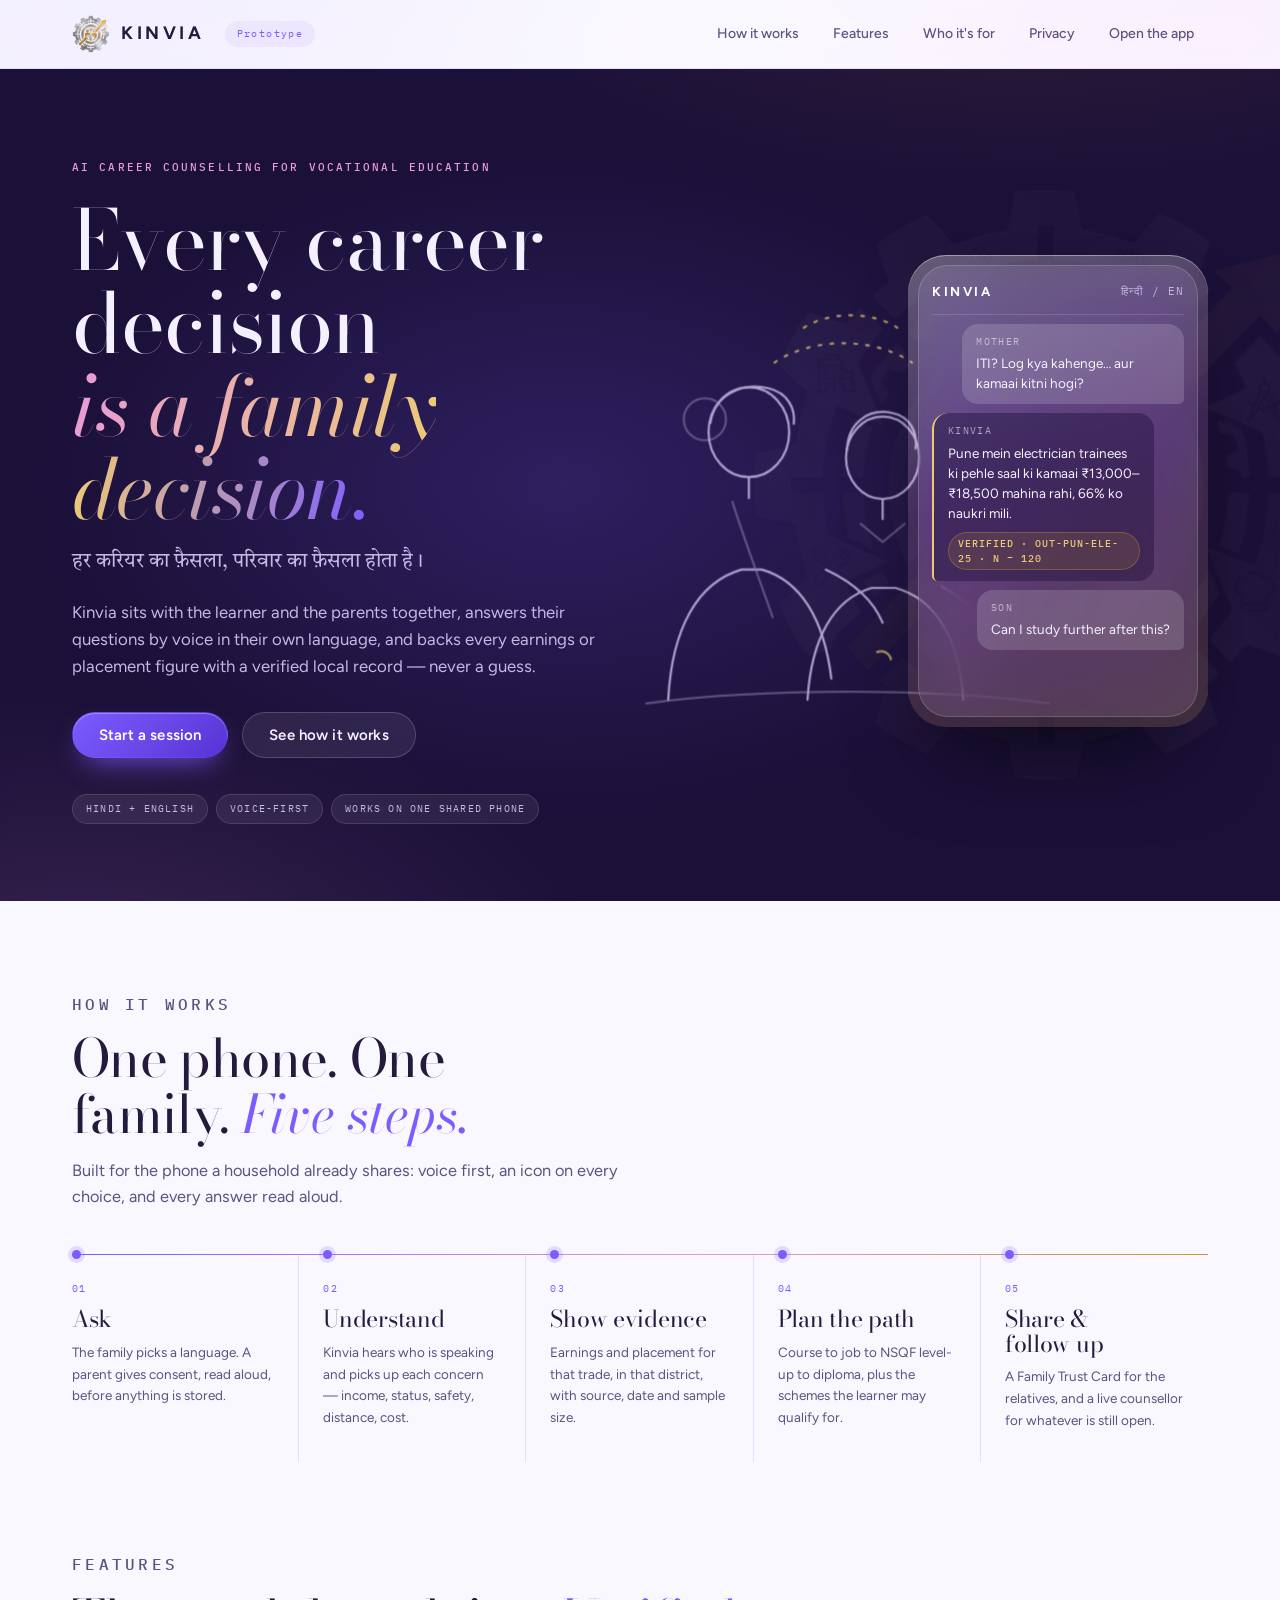
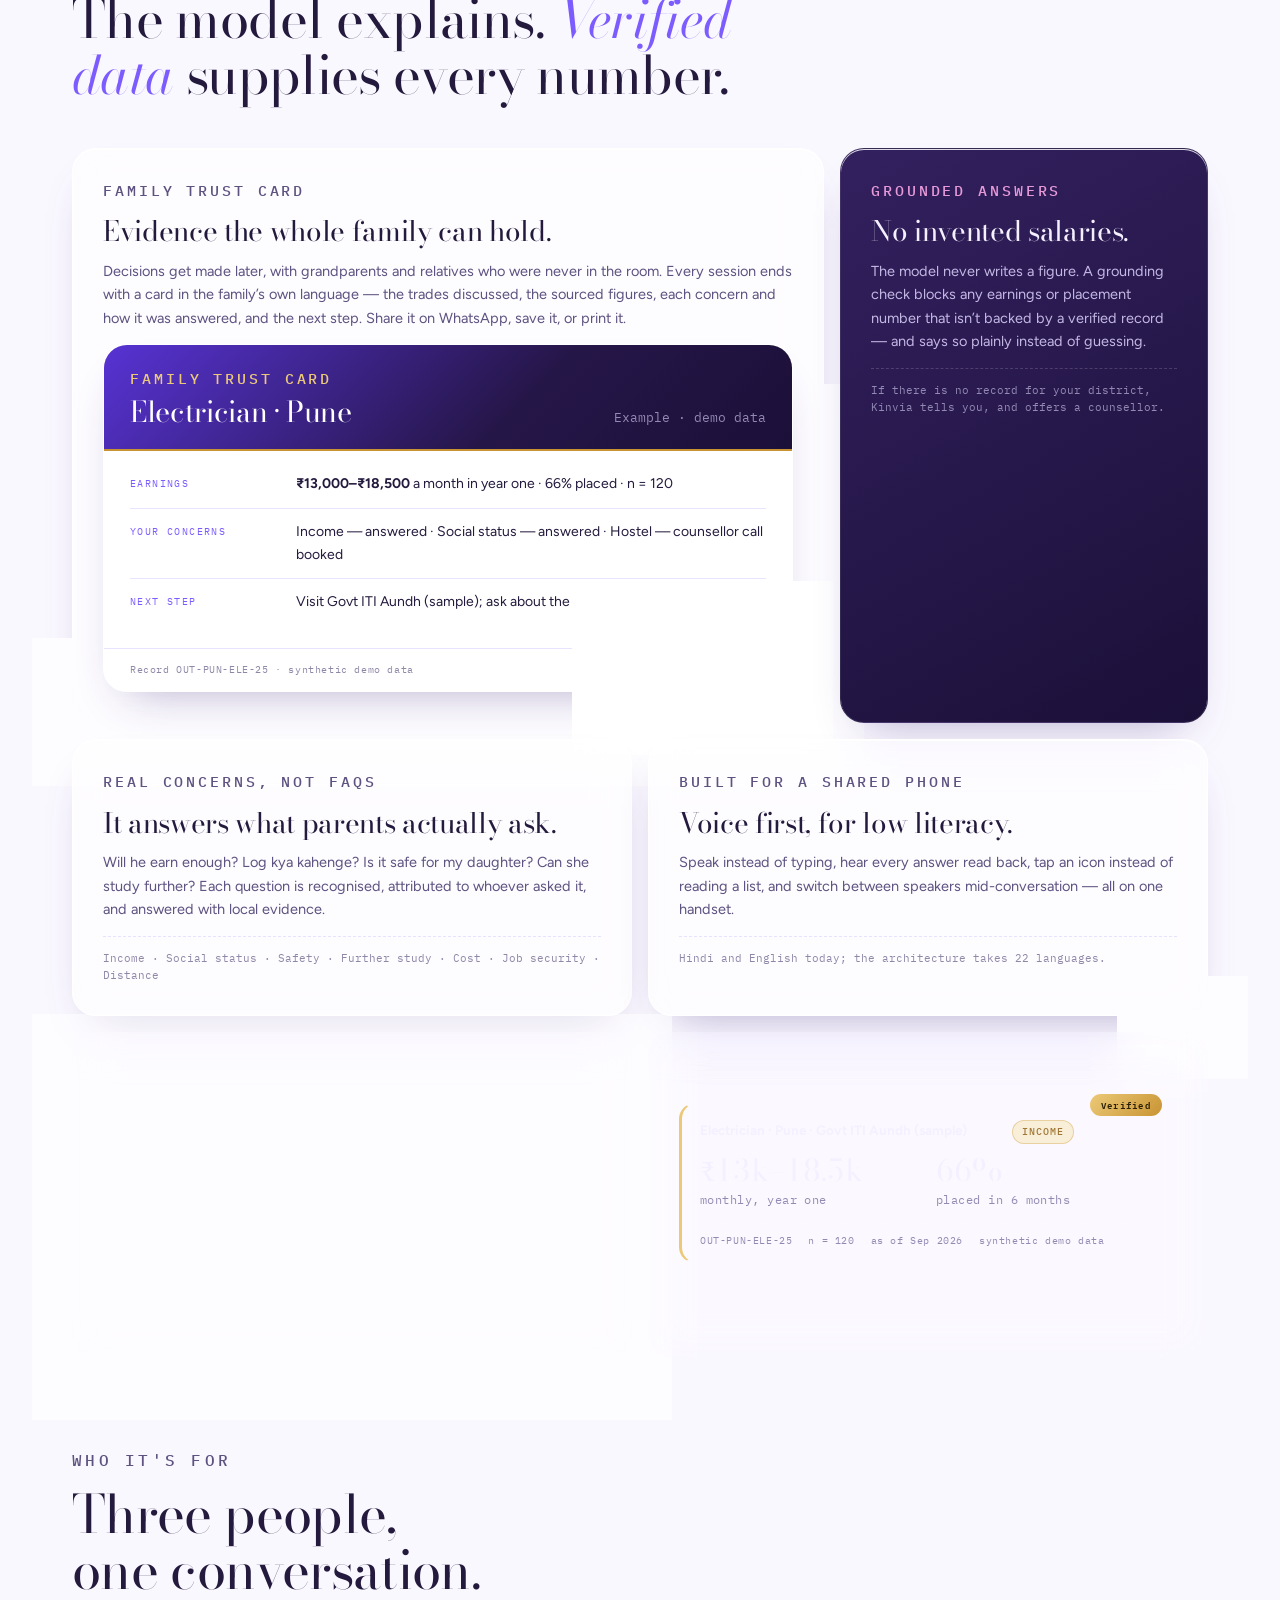
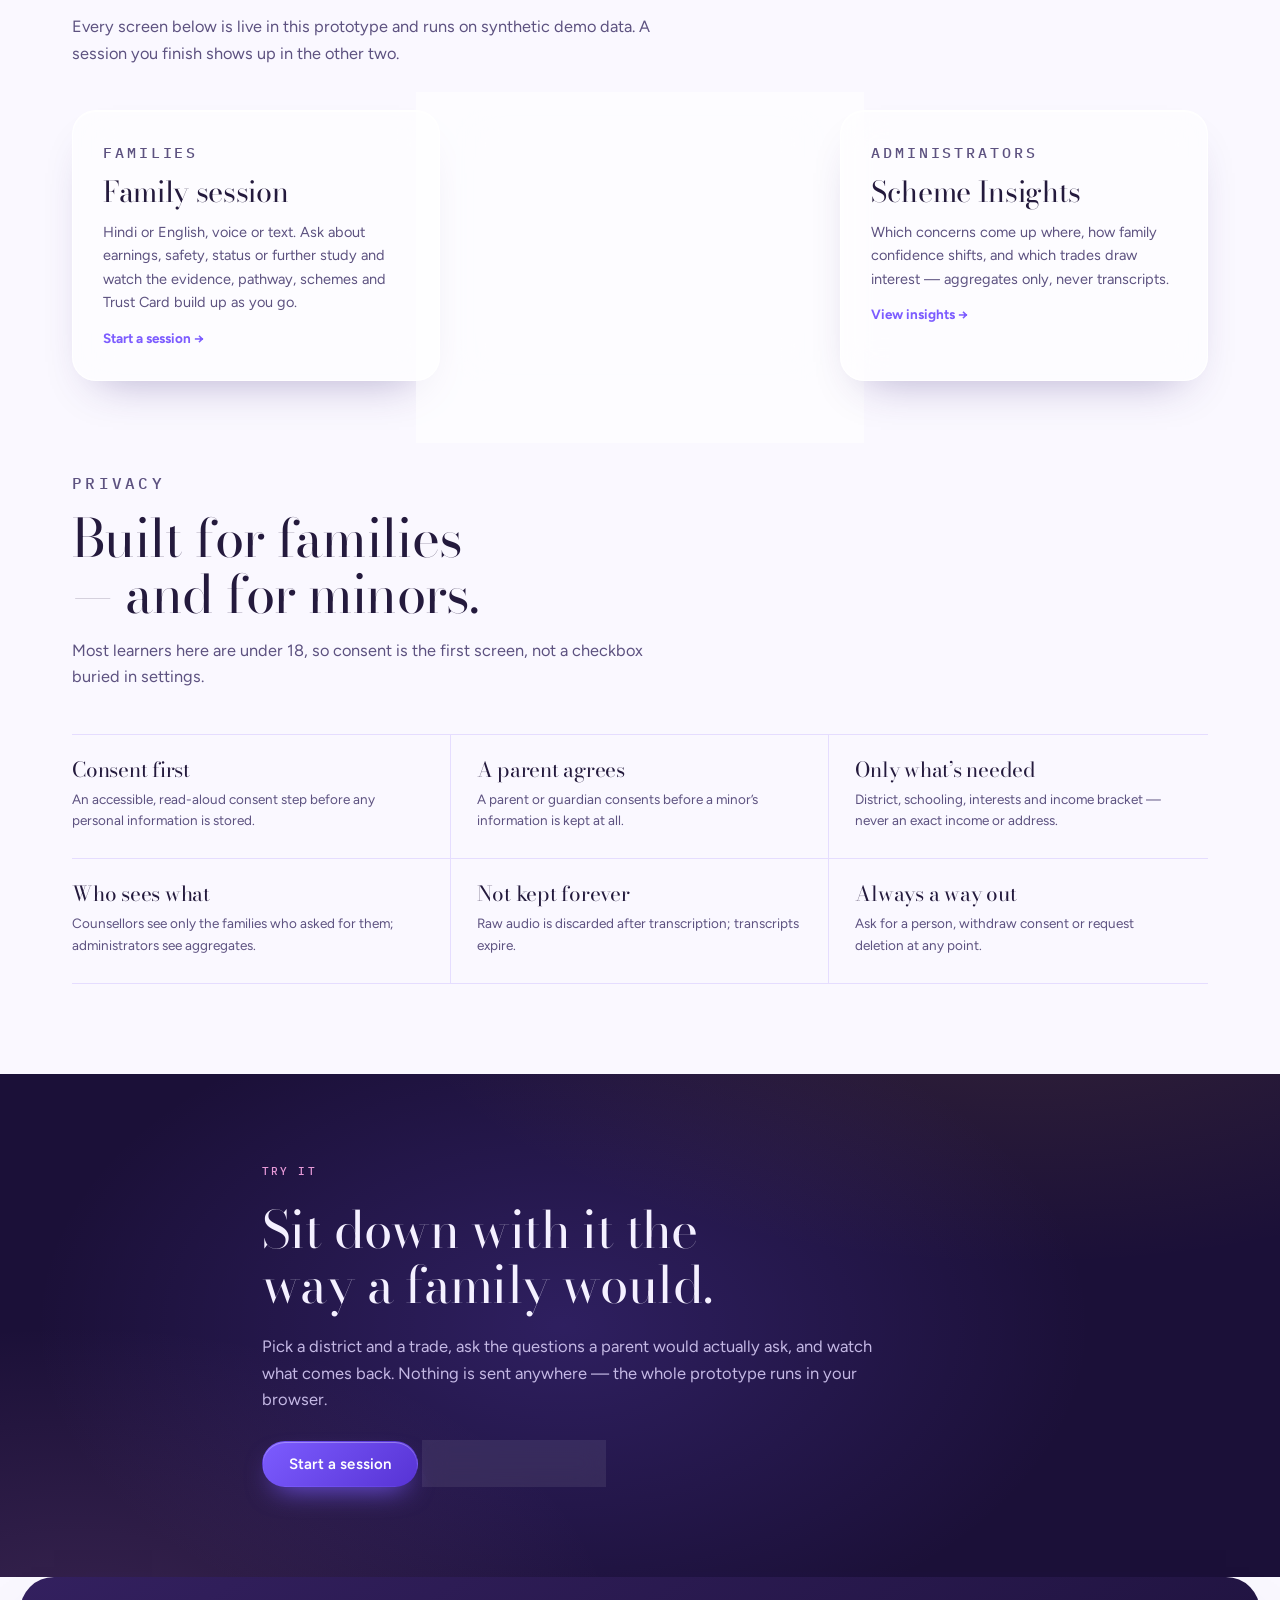
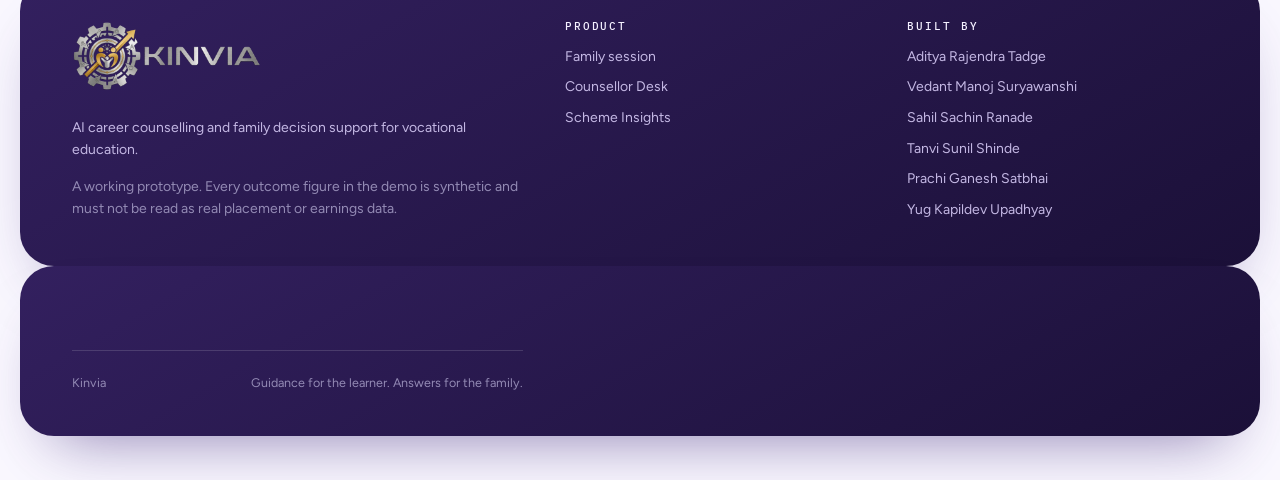
==== frontend/index.html @ e2ce08ab "feat: Kinvia product site Installable PWA with four surfaces: product overview, family session, coun" ====
<!doctype html>
<html lang="en">
<head>
<meta charset="utf-8">
<meta name="viewport" content="width=device-width, initial-scale=1, viewport-fit=cover">
<title>Kinvia — Career counselling for the whole family</title>
<meta name="description" content="Kinvia is an AI career counsellor for vocational education. It talks to the learner and the parents together, in their own language, and backs every figure with a verified local record.">
<meta name="theme-color" content="#7c5cff">
<link rel="icon" href="icon.svg" type="image/svg+xml">
<link rel="apple-touch-icon" href="logo-mark.png">
<link rel="manifest" href="manifest.webmanifest">
<link rel="preconnect" href="https://fonts.googleapis.com">
<link rel="preconnect" href="https://fonts.gstatic.com" crossorigin>
<link rel="stylesheet" href="https://fonts.googleapis.com/css2?family=Bodoni+Moda:ital,opsz,wght@0,6..96,400..600;1,6..96,400..500&family=Figtree:wght@400;500;600;700;800&family=Mukta:wght@400;500;600&family=Tiro+Devanagari+Hindi&family=IBM+Plex+Mono:wght@400;500&display=swap">
<link rel="stylesheet" href="styles.css?v=17">
</head>
<body>

<header class="topbar">
  <div class="wrap">
    <a class="brand" href="index.html" aria-label="Kinvia home">
      <img src="logo-mark.png" alt="" width="38" height="38">
      <span class="brand-name">Kinvia</span>
    </a>
    <span class="badge">Prototype</span>
    <nav class="nav" aria-label="Main">
      <a href="#how">How it works</a>
      <a href="#features">Features</a>
      <a href="#who">Who it's for</a>
      <a href="#privacy">Privacy</a>
      <a href="try.html">Open the app</a>
    </nav>
  </div>
</header>

<main>
  <!-- HERO -->
  <section class="hero dark" aria-labelledby="hero-h">
    <img class="hero-watermark" src="logo-mark.png" alt="" aria-hidden="true">
    <div class="wrap">
      <div>
        <p class="label">AI career counselling for vocational education</p>
        <h1 id="hero-h" style="margin-top:22px">Every career decision<br><em>is a family decision.</em></h1>
        <p class="hindi-line" lang="hi">हर करियर का फ़ैसला, परिवार का फ़ैसला होता है।</p>
        <p class="lede">Kinvia sits with the learner and the parents together, answers their questions by voice in their own language, and backs every earnings or placement figure with a verified local record — never a guess.</p>
        <div class="cta">
          <a class="btn btn-primary" href="try.html">Start a session</a>
          <a class="btn btn-ghost" href="#how">See how it works</a>
        </div>
        <div class="meta">
          <span>Hindi + English</span><span>Voice-first</span><span>Works on one shared phone</span>
        </div>
      </div>

      <div class="hero-art">
        <!-- A parent and a teenager, seated together around one phone. -->
        <svg class="family-art" viewBox="0 0 460 470" fill="none" aria-hidden="true" focusable="false">
          <g class="fa-line" stroke-linecap="round" stroke-linejoin="round">
            <!-- ground they are sitting on -->
            <path class="fa-soft" d="M10 446c126-17 314-17 440 0"/>

            <!-- PARENT -->
            <circle class="fa-soft" cx="74" cy="136" r="23"/>
            <ellipse cx="122" cy="150" rx="44" ry="49"/>
            <path d="M80 140c4-29 32-45 63-38 22 5 30 23 28 39"/>
            <path d="M122 199v23"/>
            <path d="M34 442c4-78 32-128 80-142h22c42 12 68 53 76 119"/>
            <path class="fa-soft" d="M104 226c14 44 30 86 44 126"/>
            <path d="M206 300c30 14 52 34 62 58"/>

            <!-- TEENAGER, sitting close -->
            <ellipse cx="268" cy="178" rx="40" ry="45"/>
            <path d="M229 170c1-32 25-46 49-41 21 4 28 22 26 39"/>
            <path d="M268 223v22"/>
            <path d="M186 442c4-66 28-110 70-122h26c44 12 70 56 74 122"/>
            <path class="fa-soft" d="M244 250l24 20 24-20"/>
            <path d="M332 318c26 14 44 32 52 54"/>

            <!-- warmth rising between them -->
            <g class="fa-gold">
              <path d="M262 390a11 11 0 0 1 15 8"/>
              <path d="M150 74c42-28 108-28 150 0" stroke-dasharray="3 10"/>
              <path d="M182 36c28-18 74-18 102 0" stroke-dasharray="3 10"/>
            </g>
          </g>
        </svg>

        <div class="phone" aria-label="Example family session">
          <div class="phone-screen" id="demo-screen">
            <div class="phone-head"><b>Kinvia</b><span>हिन्दी / EN</span></div>
          </div>
        </div>
      </div>
    </div>
  </section>

  <!-- HOW IT WORKS -->
  <section class="section" id="how" aria-labelledby="how-h">
    <div class="wrap">
      <div class="section-head">
        <p class="label">How it works</p>
        <h2 id="how-h">One phone. One family. <em>Five steps.</em></h2>
        <p>Built for the phone a household already shares: voice first, an icon on every choice, and every answer read aloud.</p>
      </div>
      <div class="steps">
        <div class="step"><h3>Ask</h3><p>The family picks a language. A parent gives consent, read aloud, before anything is stored.</p></div>
        <div class="step"><h3>Understand</h3><p>Kinvia hears who is speaking and picks up each concern — income, status, safety, distance, cost.</p></div>
        <div class="step"><h3>Show evidence</h3><p>Earnings and placement for that trade, in that district, with source, date and sample size.</p></div>
        <div class="step"><h3>Plan the path</h3><p>Course to job to NSQF level-up to diploma, plus the schemes the learner may qualify for.</p></div>
        <div class="step"><h3>Share &amp; follow up</h3><p>A Family Trust Card for the relatives, and a live counsellor for whatever is still open.</p></div>
      </div>
    </div>
  </section>

  <!-- FEATURES -->
  <section class="section" id="features" style="padding-top:0" aria-labelledby="feat-h">
    <div class="wrap">
      <div class="section-head">
        <p class="label">Features</p>
        <h2 id="feat-h">The model explains. <em>Verified data</em> supplies every number.</h2>
      </div>
      <div class="bento">
        <article class="tile wide">
          <p class="label label-gold">Family Trust Card</p>
          <h3>Evidence the whole family can hold.</h3>
          <p>Decisions get made later, with grandparents and relatives who were never in the room. Every session ends with a card in the family’s own language — the trades discussed, the sourced figures, each concern and how it was answered, and the next step. Share it on WhatsApp, save it, or print it.</p>
          <div class="trust" aria-label="Example Family Trust Card">
            <div class="trust-top"><div><p class="label">Family Trust Card</p><h3 style="margin-top:6px">Electrician · Pune</h3></div><span class="mono tiny" style="color:var(--pale-3)">Example · demo data</span></div>
            <div class="trust-body">
              <div class="trust-row"><span>Earnings</span><span><b>₹13,000–₹18,500</b> a month in year one · 66% placed · n = 120</span></div>
              <div class="trust-row"><span>Your concerns</span><span>Income — answered · Social status — answered · Hostel — counsellor call booked</span></div>
              <div class="trust-row"><span>Next step</span><span>Visit Govt ITI Aundh (sample); ask about the NAPS apprenticeship stipend</span></div>
            </div>
            <div class="trust-foot"><span>Record OUT-PUN-ELE-25 · synthetic demo data</span><span>Kinvia</span></div>
          </div>
        </article>

        <article class="tile narrow ink">
          <p class="label">Grounded answers</p>
          <h3>No invented salaries.</h3>
          <p>The model never writes a figure. A grounding check blocks any earnings or placement number that isn’t backed by a verified record — and says so plainly instead of guessing.</p>
          <p class="why">If there is no record for your district, Kinvia tells you, and offers a counsellor.</p>
        </article>

        <article class="tile half">
          <p class="label">Real concerns, not FAQs</p>
          <h3>It answers what parents actually ask.</h3>
          <p>Will he earn enough? Log kya kahenge? Is it safe for my daughter? Can she study further? Each question is recognised, attributed to whoever asked it, and answered with local evidence.</p>
          <p class="why">Income · Social status · Safety · Further study · Cost · Job security · Distance</p>
        </article>

        <article class="tile half">
          <p class="label">Built for a shared phone</p>
          <h3>Voice first, for low literacy.</h3>
          <p>Speak instead of typing, hear every answer read back, tap an icon instead of reading a list, and switch between speakers mid-conversation — all on one handset.</p>
          <p class="why">Hindi and English today; the architecture takes 22 languages.</p>
        </article>

        <article class="tile half">
          <p class="label">A person, one tap away</p>
          <h3>Machine triage, human care.</h3>
          <p>Kinvia answers the routine doubts. When a family wants a person, the counsellor receives the summary and the open concerns already attached — so nobody has to repeat their story.</p>
        </article>

        <article class="tile half ink">
          <p class="label">What an answer looks like</p>
          <div class="evidence" style="margin-top:2px">
            <span class="seal">Verified</span>
            <div class="ev-head"><span class="ev-title">Electrician · Pune · Govt ITI Aundh (sample)</span><span class="tag tag-leaf">Income</span></div>
            <div class="ev-figs"><div class="ev-fig"><b>₹13k–18.5k</b><span>monthly, year one</span></div><div class="ev-fig"><b>66%</b><span>placed in 6 months</span></div></div>
            <div class="ev-src"><span>OUT-PUN-ELE-25</span><span>n = 120</span><span>as of Sep 2026</span><span>synthetic demo data</span></div>
          </div>
          <p class="why">Every figure carries its record id, sample size and date on screen — not in a footnote.</p>
        </article>
      </div>
    </div>
  </section>

  <!-- WHO IT'S FOR -->
  <section class="section" id="who" style="padding-top:0" aria-labelledby="who-h">
    <div class="wrap">
      <div class="section-head">
        <p class="label">Who it's for</p>
        <h2 id="who-h">Three people, one conversation.</h2>
        <p>Every screen below is live in this prototype and runs on synthetic demo data. A session you finish shows up in the other two.</p>
      </div>
      <div class="surfaces">
        <a class="surface" href="try.html"><p class="label">Families</p><h3>Family session</h3><p>Hindi or English, voice or text. Ask about earnings, safety, status or further study and watch the evidence, pathway, schemes and Trust Card build up as you go.</p><span class="go">Start a session →</span></a>
        <a class="surface" href="desk.html"><p class="label">Counsellors</p><h3>Counsellor Desk</h3><p>Escalated families arrive with a summary, concerns tagged by who raised them, and the evidence already shown.</p><span class="go">Open the desk →</span></a>
        <a class="surface" href="insights.html"><p class="label">Administrators</p><h3>Scheme Insights</h3><p>Which concerns come up where, how family confidence shifts, and which trades draw interest — aggregates only, never transcripts.</p><span class="go">View insights →</span></a>
      </div>
    </div>
  </section>

  <!-- PRIVACY -->
  <section class="section" id="privacy" style="padding-top:0" aria-labelledby="pri-h">
    <div class="wrap">
      <div class="section-head">
        <p class="label">Privacy</p>
        <h2 id="pri-h">Built for families — and for minors.</h2>
        <p>Most learners here are under 18, so consent is the first screen, not a checkbox buried in settings.</p>
      </div>
      <div class="principles">
        <div><h4>Consent first</h4><p>An accessible, read-aloud consent step before any personal information is stored.</p></div>
        <div><h4>A parent agrees</h4><p>A parent or guardian consents before a minor’s information is kept at all.</p></div>
        <div><h4>Only what’s needed</h4><p>District, schooling, interests and income bracket — never an exact income or address.</p></div>
        <div><h4>Who sees what</h4><p>Counsellors see only the families who asked for them; administrators see aggregates.</p></div>
        <div><h4>Not kept forever</h4><p>Raw audio is discarded after transcription; transcripts expire.</p></div>
        <div><h4>Always a way out</h4><p>Ask for a person, withdraw consent or request deletion at any point.</p></div>
      </div>
    </div>
  </section>

  <!-- GET STARTED -->
  <section class="section dark" aria-labelledby="cta-h">
    <div class="wrap" style="display:grid;gap:22px;justify-items:start;max-width:860px">
      <p class="label">Try it</p>
      <h2 id="cta-h" style="font-size:clamp(2rem,1.4rem + 2.6vw,3.2rem)">Sit down with it the way a family would.</h2>
      <p class="muted" style="max-width:58ch">Pick a district and a trade, ask the questions a parent would actually ask, and watch what comes back. Nothing is sent anywhere — the whole prototype runs in your browser.</p>
      <div class="cta" style="margin-top:6px">
        <a class="btn btn-primary" href="try.html">Start a session</a>
        <a class="btn btn-ghost" href="insights.html">See the dashboard</a>
      </div>
    </div>
  </section>
</main>

<footer class="footer">
  <div class="wrap">
    <div>
      <img src="logo-lockup.png" alt="Kinvia">
      <p>AI career counselling and family decision support for vocational education.</p>
      <p class="tiny" style="margin-top:14px">A working prototype. Every outcome figure in the demo is synthetic and must not be read as real placement or earnings data.</p>
    </div>
    <div>
      <h4>Product</h4>
      <ul>
        <li><a href="try.html">Family session</a></li>
        <li><a href="desk.html">Counsellor Desk</a></li>
        <li><a href="insights.html">Scheme Insights</a></li>
      </ul>
    </div>
    <div>
      <h4>Built by</h4>
      <ul>
        <li>Aditya Rajendra Tadge</li><li>Vedant Manoj Suryawanshi</li><li>Sahil Sachin Ranade</li>
        <li>Tanvi Sunil Shinde</li><li>Prachi Ganesh Satbhai</li><li>Yug Kapildev Upadhyay</li>
      </ul>
    </div>
  </div>
  <div class="wrap">
    <div class="footer-base">
      <span class="tiny">Kinvia</span>
      <span class="tiny">Guidance for the learner. Answers for the family.</span>
    </div>
  </div>
</footer>

<script src="data.js?v=10"></script>
<script src="icons.js?v=10"></script>
<script>
// Hero phone: a looping example conversation (illustrative; figures are demo data)
(() => {
  const screen = document.getElementById("demo-screen");
  const script = [
    ["parent", "Mother", "ITI? Log kya kahenge… aur kamaai kitni hogi?"],
    ["kinvia", "Kinvia", "Pune mein electrician trainees ki pehle saal ki kamaai ₹13,000–₹18,500 mahina rahi, 66% ko naukri mili.<br><span class='tag tag-leaf' style='margin-top:8px'>Verified · OUT-PUN-ELE-25 · n = 120</span>"],
    ["learner", "Son", "Can I study further after this?"],
    ["kinvia", "Kinvia", "Yes — after NSQF Level 4 you can level up, or join a diploma through lateral entry."],
    ["parent", "Mother", "Hostel ke baare mein kisi se baat karni hai."],
    ["kinvia", "Kinvia", "I have booked a counsellor call and added it to your Family Trust Card."],
  ];
  const reduce = matchMedia("(prefers-reduced-motion: reduce)").matches;
  const bubble = ([cls, who, text]) => {
    const b = document.createElement("div");
    b.className = "bubble " + cls;
    b.innerHTML = `<span class="who">${who}</span>${text}`;
    screen.appendChild(b);
  };
  if (reduce) { script.forEach(bubble); return; }
  bubble(script[0]); bubble(script[1]);
  let i = 2;
  setTimeout(function next() {
    if (i === script.length) {
      setTimeout(() => {
        screen.querySelectorAll(".bubble").forEach(b => b.remove());
        bubble(script[0]); bubble(script[1]); i = 2; setTimeout(next, 1800);
      }, 4400);
      return;
    }
    bubble(script[i++]);
    setTimeout(next, 1800);
  }, 1800);
})();
</script>
</body>
</html>
---- frontend/styles.css ----
/* ==========================================================================
   Kinvia — design system
   Palette: the lavender / violet direction from the references — soft mesh
   ground, frosted glass, with the warm gold of the Kinvia mark.
   Craft rules that keep it out of template territory:
     · GOLD MEANS VERIFIED. Never decoration.
     · Glass only where something sits behind it.
     · Soft extrude only on things you touch or read a number from.
     · Structure varies — ruled strips, editorial columns, tables — instead
       of ten identical card grids.
   Type: Bodoni Moda (high-contrast display) over Figtree (geometric UI).
   ========================================================================== */
:root {
  /* lavender ground */
  --lav-50:  #faf8ff;
  --lav-100: #f3effd;
  --lav-200: #e9e2fa;
  --lav-300: #d7cbf5;

  /* ink */
  --ink:   #241a3d;
  --ink-2: #5d5280;
  --ink-3: #8f87a8;

  /* on deep violet */
  --pale:   #f4f0ff;
  --pale-2: #c4b8e4;
  --pale-3: #938ab4;

  /* accents */
  --violet:      #7c5cff;
  --violet-deep: #5733d4;
  --violet-soft: #ece6ff;
  --plum-900:    #1b1038;
  --plum-800:    #251648;
  --plum-700:    #33205f;
  --rose:        #e79ad8;
  --rose-soft:   #fcebf8;
  --gold:        #c89433;
  --gold-hi:     #ecc978;
  --gold-soft:   #f9efd8;
  --clay:        #b25a49;
  --clay-soft:   #fae7e2;

  --rule:      rgba(124, 92, 255, .17);
  --rule-dark: rgba(196, 184, 228, .18);

  --display: "Bodoni Moda", "Tiro Devanagari Hindi", Georgia, serif;
  --body: "Figtree", "Mukta", "Noto Sans Devanagari", system-ui, sans-serif;
  --mono: "IBM Plex Mono", ui-monospace, Consolas, monospace;

  --r-sm: 10px;
  --r-md: 16px;
  --r-lg: 24px;
  --r-xl: 34px;
  --gutter: clamp(18px, 4.5vw, 52px);
  --maxw: 1240px;
  --ease: cubic-bezier(.2, .8, .2, 1);

  /* frosted glass — panels with the mesh behind them */
  --glass:        rgba(255, 255, 255, .56);
  --glass-strong: rgba(255, 255, 255, .78);
  --glass-edge:   rgba(255, 255, 255, .9);
  --glass-shadow: inset 0 1px 0 rgba(255,255,255,.85), 0 22px 44px -26px rgba(60, 38, 120, .42);

  /* soft extrude — light top-left, shadow bottom-right */
  --neu:       6px 6px 18px rgba(86, 60, 160, .13), -6px -6px 16px rgba(255, 255, 255, .92);
  --neu-sm:    3px 3px 9px rgba(86, 60, 160, .12), -3px -3px 8px rgba(255, 255, 255, .9);
  --neu-inset: inset 3px 3px 8px rgba(86, 60, 160, .14), inset -3px -3px 8px rgba(255, 255, 255, .86);
}

@media (prefers-color-scheme: dark) {
  :root:not([data-theme="light"]) {
    --lav-50: #140c28; --lav-100: #1a1033; --lav-200: #241744; --lav-300: #33215e;
    --ink: #f0ebff; --ink-2: #bdb0e2; --ink-3: #8d82b2;
    --violet: #a98cff; --violet-deep: #8a68ff; --violet-soft: #2a1a55;
    --rose: #f0abe2; --rose-soft: #3a1f38;
    --gold: #e0b65a; --gold-hi: #f1d79a; --gold-soft: #3a2d12;
    --clay: #d98570; --clay-soft: #3d201b;
    --rule: rgba(169, 140, 255, .22);
    --glass: rgba(52, 34, 104, .5); --glass-strong: rgba(58, 38, 116, .72); --glass-edge: rgba(180, 152, 255, .17);
    --glass-shadow: inset 0 1px 0 rgba(255,255,255,.07), 0 22px 44px -26px rgba(0, 0, 0, .8);
    --neu: 6px 6px 18px rgba(0,0,0,.45), -6px -6px 16px rgba(255,255,255,.035);
    --neu-sm: 3px 3px 9px rgba(0,0,0,.42), -3px -3px 8px rgba(255,255,255,.03);
    --neu-inset: inset 3px 3px 8px rgba(0,0,0,.46), inset -3px -3px 8px rgba(255,255,255,.035);
    color-scheme: dark;
  }
}
:root[data-theme="dark"] {
  --lav-50:#140c28; --lav-100:#1a1033; --lav-200:#241744; --lav-300:#33215e;
  --ink:#f0ebff; --ink-2:#bdb0e2; --ink-3:#8d82b2;
  --violet:#a98cff; --violet-deep:#8a68ff; --violet-soft:#2a1a55;
  --rose:#f0abe2; --rose-soft:#3a1f38;
  --gold:#e0b65a; --gold-hi:#f1d79a; --gold-soft:#3a2d12;
  --clay:#d98570; --clay-soft:#3d201b;
  --rule: rgba(169,140,255,.22);
  --glass: rgba(52,34,104,.5); --glass-strong: rgba(58,38,116,.72); --glass-edge: rgba(180,152,255,.17);
  --glass-shadow: inset 0 1px 0 rgba(255,255,255,.07), 0 22px 44px -26px rgba(0,0,0,.8);
  --neu: 6px 6px 18px rgba(0,0,0,.45), -6px -6px 16px rgba(255,255,255,.035);
  --neu-sm: 3px 3px 9px rgba(0,0,0,.42), -3px -3px 8px rgba(255,255,255,.03);
  --neu-inset: inset 3px 3px 8px rgba(0,0,0,.46), inset -3px -3px 8px rgba(255,255,255,.035);
  color-scheme: dark;
}

/* ---------- base ---------- */
* { box-sizing: border-box; }
[hidden] { display: none !important; }
html { -webkit-text-size-adjust: 100%; }
body {
  margin: 0; color: var(--ink); font-family: var(--body); font-size: 16.5px; line-height: 1.62;
  -webkit-font-smoothing: antialiased; background: var(--lav-50);
  background-image:
    radial-gradient(1000px 680px at 6% -8%,  color-mix(in srgb, var(--violet) 24%, transparent), transparent 62%),
    radial-gradient(820px 560px at 97% 0%,   color-mix(in srgb, var(--rose) 28%, transparent),   transparent 60%),
    radial-gradient(900px 620px at 76% 46%,  color-mix(in srgb, var(--violet) 15%, transparent), transparent 64%),
    radial-gradient(760px 540px at 12% 92%,  color-mix(in srgb, var(--gold) 13%, transparent),   transparent 62%);
  background-attachment: fixed; background-repeat: no-repeat;
}
img, svg { max-width: 100%; }
a { color: inherit; }
p { margin: 0; }
:focus-visible { outline: 2px solid var(--violet); outline-offset: 3px; border-radius: 6px; }
h1, h2, h3, h4 { margin: 0; font-family: var(--display); font-weight: 400; line-height: 1.06; letter-spacing: -.012em; text-wrap: balance; }
.wrap { max-width: var(--maxw); margin: 0 auto; padding-inline: var(--gutter); }

.label { font-family: var(--mono); font-size: 10.5px; font-weight: 500; letter-spacing: .2em; text-transform: uppercase; color: var(--violet); }
.label-gold { color: var(--gold); }
.muted { color: var(--ink-2); }
.tiny { font-size: 12.5px; color: var(--ink-3); line-height: 1.55; }
.mono { font-family: var(--mono); }
.rule { height: 1px; background: var(--rule); border: 0; margin: 0; }
.hi { font-family: "Tiro Devanagari Hindi", serif; }

/* deep violet blocks */
.dark { color: var(--pale);
  background: var(--plum-900);
  background-image: radial-gradient(1100px 520px at 80% -22%, rgba(200,148,51,.14), transparent 58%),
                    radial-gradient(900px 520px at 6% 112%, rgba(231,154,216,.14), transparent 60%),
                    radial-gradient(800px 500px at 44% 50%, rgba(124,92,255,.2), transparent 66%); }
.dark h1, .dark h2, .dark h3, .dark h4 { color: var(--pale); }
.dark .muted { color: var(--pale-2); }
.dark .tiny { color: var(--pale-3); }
.dark .label { color: var(--rose); }
.dark .rule { background: var(--rule-dark); }

/* ---------- top bar ---------- */
.topbar { position: sticky; top: 0; z-index: 30;
  background: color-mix(in srgb, var(--lav-50) 72%, transparent);
  -webkit-backdrop-filter: blur(18px) saturate(160%); backdrop-filter: blur(18px) saturate(160%);
  border-bottom: 1px solid var(--rule); }
.topbar .wrap { display: flex; align-items: center; gap: 20px; flex-wrap: wrap; min-height: 68px; }
.brand { display: inline-flex; align-items: center; gap: 11px; text-decoration: none; }
.brand img { width: 38px; height: 38px; display: block; }
.brand-name { font-family: var(--body); font-size: 18px; font-weight: 700; letter-spacing: .2em; text-transform: uppercase; }
.badge { font-family: var(--mono); font-size: 10px; letter-spacing: .14em; color: var(--violet); padding: 5px 12px;
  border-radius: 999px; background: var(--violet-soft); white-space: nowrap; }
.nav { display: flex; gap: 6px; margin-left: auto; flex-wrap: wrap; align-items: center; }
.nav a { white-space: nowrap; text-decoration: none; color: var(--ink-2); font-size: 14px; font-weight: 500;
  padding: 8px 14px; border-radius: 999px; transition: all .2s var(--ease); }
.nav a:hover { color: var(--ink); background: var(--glass-strong); }
.nav a[aria-current="page"] { color: var(--ink); background: var(--glass-strong); box-shadow: var(--neu-sm); }
.prototype-note { margin: 16px auto 0; max-width: calc(var(--maxw) - 2 * var(--gutter)); border-radius: 999px;
  background: var(--glass); -webkit-backdrop-filter: blur(14px); backdrop-filter: blur(14px);
  border: 1px solid var(--glass-edge); color: var(--ink-2); font-size: 12.5px; text-align: center;
  padding: 9px 20px; font-family: var(--mono); letter-spacing: .02em; }

/* ---------- buttons ---------- */
.btn { display: inline-flex; align-items: center; gap: 10px; font: 600 15px var(--body); letter-spacing: .01em;
  padding: 13px 26px; border: 1px solid transparent; cursor: pointer; text-decoration: none; border-radius: 999px;
  transition: transform .2s var(--ease), box-shadow .2s var(--ease), background .2s var(--ease); }
.btn:active { transform: translateY(1px) scale(.995); }
.btn-primary { background: linear-gradient(135deg, var(--violet), var(--violet-deep)); color: #fff;
  box-shadow: 0 12px 28px -12px var(--violet), inset 0 1px 0 rgba(255,255,255,.3); }
.btn-primary:hover { transform: translateY(-2px); box-shadow: 0 20px 36px -14px var(--violet), inset 0 1px 0 rgba(255,255,255,.35); }
.btn-ghost { border-color: var(--glass-edge); background: var(--glass-strong); color: var(--ink);
  -webkit-backdrop-filter: blur(12px); backdrop-filter: blur(12px); box-shadow: var(--neu-sm); }
.btn-ghost:hover { transform: translateY(-2px); }
.dark .btn-ghost { background: rgba(255,255,255,.08); border-color: rgba(255,255,255,.18); color: var(--pale); box-shadow: none; }
.dark .btn-ghost:hover { background: rgba(255,255,255,.14); }
.btn-ink { background: var(--ink); color: var(--lav-50); }
.btn-sm { padding: 9px 18px; font-size: 13.5px; }

.chip { display: inline-flex; align-items: center; gap: 7px; border: 1px solid var(--glass-edge); background: var(--glass-strong);
  color: var(--ink-2); border-radius: 999px; padding: 8px 15px; font: 500 13.5px var(--body); cursor: pointer;
  box-shadow: var(--neu-sm); transition: all .18s var(--ease); }
.chip:hover { color: var(--ink); transform: translateY(-1px); }
.chip[aria-pressed="true"] { background: linear-gradient(135deg, var(--violet), var(--violet-deep)); color: #fff;
  border-color: transparent; box-shadow: 0 8px 18px -8px var(--violet); }
.chip svg { width: 15px; height: 15px; flex: none; }

/* status marks — gold = verified, clay = open */
.tag { display: inline-flex; align-items: center; gap: 5px; font-family: var(--mono); font-size: 10px; letter-spacing: .1em;
  text-transform: uppercase; padding: 4px 10px; border-radius: 999px; white-space: nowrap; font-weight: 500; }
.tag-leaf { color: color-mix(in srgb, var(--gold) 76%, var(--ink)); background: var(--gold-soft); box-shadow: inset 0 0 0 1px color-mix(in srgb, var(--gold) 34%, transparent); }
.tag-verm { color: var(--clay); background: var(--clay-soft); box-shadow: inset 0 0 0 1px color-mix(in srgb, var(--clay) 28%, transparent); }
.tag-mari { color: var(--violet); background: var(--violet-soft); }
.tag-ink { color: var(--ink-3); background: transparent; box-shadow: inset 0 0 0 1px var(--rule); }
.dark .tag-leaf { color: var(--gold-hi); background: rgba(200,148,51,.16); }
.dark .tag-mari { color: var(--pale-2); background: rgba(255,255,255,.1); }
.dark .tag-ink { color: var(--pale-3); box-shadow: inset 0 0 0 1px var(--rule-dark); }
.bubble .tag { white-space: normal; }

/* ---------- hero ---------- */
.hero { position: relative; overflow: hidden; }
.hero .wrap { position: relative; z-index: 1; display: grid; grid-template-columns: minmax(0, 1fr) minmax(0, 1.04fr);
  gap: 48px; align-items: center; padding-block: clamp(46px, 7vw, 94px) clamp(42px, 6vw, 82px); }
.hero-watermark { position: absolute; right: -6%; top: 50%; translate: 0 -50%; width: min(620px, 52vw); opacity: .035; pointer-events: none; z-index: 0; }
.hero h1 { font-size: clamp(2.7rem, 1.4rem + 5vw, 5.2rem); line-height: 1; font-weight: 400; }
.hero h1 em { font-style: italic; font-weight: 400;
  background: linear-gradient(100deg, var(--rose), var(--gold-hi) 55%, var(--violet));
  -webkit-background-clip: text; background-clip: text; color: transparent; }
.hero .hindi-line { font-family: "Tiro Devanagari Hindi", serif; font-size: 1.24rem; color: var(--pale-2); margin-top: 16px; }
.hero .lede { font-size: 1.05rem; color: var(--pale-2); max-width: 53ch; margin-top: 20px; }
.hero .cta { display: flex; gap: 14px; flex-wrap: wrap; margin-top: 32px; }
.hero .meta { display: flex; gap: 8px; flex-wrap: wrap; margin-top: 36px; }
.hero .meta span { font-family: var(--mono); font-size: 10px; letter-spacing: .12em; text-transform: uppercase;
  color: var(--pale-2); background: rgba(255,255,255,.07); border: 1px solid rgba(255,255,255,.12);
  border-radius: 999px; padding: 6px 13px; }

/* hero artwork — line-drawn family around the phone */
.hero-art { position: relative; display: grid; justify-items: end; align-items: center; isolation: isolate; }
.family-art { position: absolute; left: -3%; top: 54%; translate: 0 -50%; width: 76%; max-width: none; height: auto; z-index: 0; pointer-events: none; }
.family-art .fa-line { stroke: var(--pale-2); stroke-width: 2.4; opacity: .88; vector-effect: non-scaling-stroke; }
.family-art .fa-soft { stroke: var(--pale-3); opacity: .6; }
.family-art .fa-gold { stroke: var(--gold-hi); opacity: .85; }
.hero-art .phone { position: relative; z-index: 1; margin-inline: 0; }

/* phone — real glass over the mesh */
.phone { width: min(300px, 100%); margin-inline: auto; padding: 10px; border-radius: 38px;
  background: linear-gradient(160deg, rgba(255,255,255,.3), rgba(231,154,216,.16) 46%, rgba(200,148,51,.18));
  box-shadow: inset 0 1px 0 rgba(255,255,255,.4), 0 50px 90px -38px rgba(0,0,0,.7); }
.phone-screen { background: rgba(255,255,255,.1); -webkit-backdrop-filter: blur(26px) saturate(170%); backdrop-filter: blur(26px) saturate(170%);
  border: 1px solid rgba(255,255,255,.16); color: var(--pale); border-radius: 30px; min-height: 452px; padding: 15px 13px;
  display: flex; flex-direction: column; gap: 9px; overflow: hidden; }
.phone-head { display: flex; align-items: center; justify-content: space-between; font-size: 11px; color: var(--pale-2);
  padding-bottom: 11px; border-bottom: 1px solid rgba(255,255,255,.14); font-family: var(--mono); letter-spacing: .1em; text-transform: uppercase; }
.phone-head b { font-family: var(--body); font-weight: 700; font-size: 13px; letter-spacing: .2em; color: #fff; }
.bubble { max-width: 88%; padding: 11px 14px; border-radius: 16px; font-size: 13.5px; line-height: 1.5; animation: rise .45s var(--ease) both; }
.bubble .who { display: block; font-family: var(--mono); font-size: 9.5px; letter-spacing: .14em; text-transform: uppercase; opacity: .6; margin-bottom: 4px; }
.phone .bubble.parent, .phone .bubble.learner { align-self: flex-end; background: rgba(255,255,255,.16); border-bottom-right-radius: 5px; }
.phone .bubble.kinvia { align-self: flex-start; background: rgba(27,16,56,.42); border-bottom-left-radius: 5px; border-left: 2px solid var(--gold-hi); }
@keyframes rise { from { opacity: 0; transform: translateY(9px); } to { opacity: 1; transform: none; } }
@media (prefers-reduced-motion: reduce) { .bubble { animation: none; } }

/* ---------- sections ---------- */
.section { padding-block: clamp(52px, 7vw, 98px); }
.section-head { display: grid; gap: 14px; max-width: 720px; margin-bottom: 44px; }
.section-head h2 { font-size: clamp(2rem, 1.3rem + 2.6vw, 3.3rem); }
.section-head h2 em { font-style: italic; color: var(--violet); }
.dark .section-head h2 em { color: var(--gold-hi); }
.section-head p { color: var(--ink-2); font-size: 1.02rem; max-width: 60ch; }

/* metric strip — glass tiles, display-face numerals */
.proof { display: grid; grid-template-columns: repeat(4, minmax(0, 1fr)); gap: 16px; }
.proof > div { border-radius: var(--r-lg); padding: 26px 24px; display: grid; gap: 9px; align-content: start;
  background: var(--glass); -webkit-backdrop-filter: blur(20px) saturate(150%); backdrop-filter: blur(20px) saturate(150%);
  border: 1px solid var(--glass-edge); box-shadow: var(--glass-shadow); transition: transform .25s var(--ease), box-shadow .25s var(--ease); }
.proof > div:hover { transform: translateY(-4px); box-shadow: inset 0 1px 0 rgba(255,255,255,.85), 0 32px 54px -28px rgba(60,38,120,.5); }
.proof .num { font-family: var(--display); font-size: clamp(2.5rem, 1.9rem + 2.1vw, 3.7rem); line-height: .98; font-weight: 400;
  font-variant-numeric: tabular-nums; color: var(--ink); }
.proof .num small { font-size: .42em; color: var(--violet); }
.proof p { font-size: 14px; color: var(--ink-2); }
.proof a { font-family: var(--mono); font-size: 10px; letter-spacing: .1em; text-transform: uppercase; color: var(--violet); text-decoration: none; }
.proof a:hover { text-decoration: underline; text-underline-offset: 3px; }

/* editorial two-column, hanging numbers */
.split { display: grid; grid-template-columns: repeat(2, minmax(0, 1fr)); gap: 0; border-top: 1px solid var(--rule); }
.split > section { padding: 34px 38px 34px 0; }
.split > section + section { padding-left: 38px; border-left: 1px solid var(--rule); }
.split h3 { font-size: 1.8rem; margin: 12px 0 22px; }
.split ol { margin: 0; padding: 0; list-style: none; display: grid; counter-reset: li; }
.split li { display: grid; grid-template-columns: 36px minmax(0, 1fr); gap: 14px; padding: 15px 0; border-top: 1px solid var(--rule); font-size: 14.5px; color: var(--ink-2); }
.split li:first-child { border-top: 0; padding-top: 0; }
.split li::before { content: counter(li, decimal-leading-zero); counter-increment: li; font-family: var(--mono); font-size: 10px;
  color: var(--violet); padding-top: 4px; letter-spacing: .08em; }
.split li b { display: block; color: var(--ink); font-weight: 700; font-size: 15px; margin-bottom: 2px; }

/* workflow — one rule, five markers */
.steps { display: grid; grid-template-columns: repeat(5, minmax(0, 1fr)); position: relative; border-top: 1px solid var(--rule); counter-reset: st; }
.steps::before { content: ""; position: absolute; top: -1px; left: 0; width: 100%; height: 1px;
  background: linear-gradient(90deg, var(--violet), var(--rose) 55%, var(--gold)); }
.step { padding: 26px 24px 30px 0; display: grid; gap: 10px; align-content: start; border-right: 1px solid var(--rule); position: relative; }
.step:last-child { border-right: 0; }
.step + .step { padding-left: 24px; }
.step::before { counter-increment: st; content: counter(st, decimal-leading-zero); font-family: var(--mono); font-size: 10px; letter-spacing: .14em; color: var(--violet); }
.step::after { content: ""; position: absolute; top: -5px; left: 0; width: 9px; height: 9px; border-radius: 50%;
  background: var(--violet); box-shadow: 0 0 0 4px color-mix(in srgb, var(--violet) 18%, transparent); }
.step + .step::after { left: 24px; }
.step h3 { font-size: 1.45rem; }
.step p { font-size: 13.5px; color: var(--ink-2); }

/* feature grid — deliberately unequal */
.bento { display: grid; grid-template-columns: repeat(6, minmax(0, 1fr)); gap: 16px; }
.tile { border-radius: var(--r-lg); padding: 30px; display: grid; gap: 14px; align-content: start; min-width: 0;
  background: var(--glass); -webkit-backdrop-filter: blur(20px) saturate(150%); backdrop-filter: blur(20px) saturate(150%);
  border: 1px solid var(--glass-edge); box-shadow: var(--glass-shadow); transition: transform .25s var(--ease); }
.tile:hover { transform: translateY(-3px); }
.tile h3 { font-size: 1.75rem; }
.tile p { color: var(--ink-2); font-size: 14.5px; }
.tile.wide { grid-column: span 4; }
.tile.narrow { grid-column: span 2; }
.tile.half { grid-column: span 3; }
.tile.ink { background: linear-gradient(150deg, var(--plum-700), var(--plum-900)); color: var(--pale); border-color: rgba(255,255,255,.1); }
.tile.ink h3 { color: var(--pale); } .tile.ink p { color: var(--pale-2); }
.tile.ink .label { color: var(--rose); }
.tile .why { font-family: var(--mono); font-size: 11px; line-height: 1.6; color: var(--ink-3); border-top: 1px dashed var(--rule); padding-top: 13px; }
.tile.ink .why { color: var(--pale-3); border-color: rgba(255,255,255,.16); }
.stack { display: grid; grid-template-columns: repeat(2, minmax(0, 1fr)); gap: 16px; }
.stack .tile ul { margin: 0; padding-left: 18px; color: var(--ink-2); font-size: 14px; display: grid; gap: 7px; }
.stack .tile.ink ul { color: var(--pale-2); }

/* evidence — the stamped record */
.evidence { position: relative; border-radius: var(--r-md); border: 1px solid var(--glass-edge); border-left: 3px solid var(--gold);
  padding: 16px 18px 13px; display: grid; gap: 11px; color: var(--ink);
  background: var(--glass-strong); -webkit-backdrop-filter: blur(14px); backdrop-filter: blur(14px); box-shadow: var(--neu-sm); }
.dark .evidence, .tile.ink .evidence { background: rgba(255,255,255,.07); color: var(--pale); border-color: rgba(255,255,255,.12); border-left-color: var(--gold-hi); box-shadow: none; }
.evidence .ev-head { display: flex; justify-content: space-between; gap: 10px 14px; align-items: baseline; flex-wrap: wrap; padding-right: 84px; }
.evidence .ev-title { font-weight: 700; font-size: 13.5px; }
.evidence .ev-figs { display: grid; grid-template-columns: repeat(2, minmax(0, 1fr)); gap: 14px; }
.evidence .ev-fig b { font-family: var(--display); font-weight: 400; font-size: 1.9rem; line-height: 1; font-variant-numeric: tabular-nums; display: block; }
.evidence .ev-fig span { font-size: 11.5px; color: var(--ink-3); font-family: var(--mono); letter-spacing: .04em; }
.tile.ink .evidence .ev-fig span, .dark .evidence .ev-fig span { color: var(--pale-3); }
.evidence .ev-src { font-family: var(--mono); font-size: 10px; letter-spacing: .06em; color: var(--ink-3); border-top: 1px dashed var(--rule); padding-top: 9px; display: flex; flex-wrap: wrap; gap: 4px 16px; }
.tile.ink .evidence .ev-src, .dark .evidence .ev-src { color: var(--pale-3); border-color: rgba(255,255,255,.16); }
.evidence .seal { position: absolute; right: 14px; top: -10px; background: linear-gradient(135deg, var(--gold-hi), var(--gold));
  color: #2a1f05; font-family: var(--mono); font-size: 9px; letter-spacing: .14em; padding: 4px 11px; border-radius: 999px; font-weight: 600; }
.evidence.missing { border-left-color: var(--clay); }
.evidence.missing .seal { background: var(--clay); color: #fff; }

/* trust card */
.trust { border-radius: var(--r-lg); overflow: hidden; background: var(--glass-strong);
  -webkit-backdrop-filter: blur(18px); backdrop-filter: blur(18px); border: 1px solid var(--glass-edge); box-shadow: var(--glass-shadow); }
.trust-top { background: linear-gradient(135deg, var(--violet-deep), var(--plum-800) 60%, var(--plum-900));
  color: var(--pale); padding: 22px 26px; display: flex; justify-content: space-between; gap: 12px; align-items: end; flex-wrap: wrap;
  border-bottom: 2px solid var(--gold); }
.trust-top h3 { font-size: 1.8rem; color: #fff; }
.trust-top .label { color: var(--gold-hi); }
.trust-body { padding: 22px 26px; display: grid; }
.trust-row { display: grid; grid-template-columns: 150px minmax(0, 1fr); gap: 16px; font-size: 14px; padding: 12px 0; border-top: 1px solid var(--rule); }
.trust-row:first-child { border-top: 0; padding-top: 0; }
.trust-row > span:first-child { font-family: var(--mono); font-size: 10px; letter-spacing: .14em; text-transform: uppercase; color: var(--violet); padding-top: 3px; }
.trust-foot { border-top: 1px solid var(--rule); padding: 13px 26px; font-family: var(--mono); font-size: 10px; letter-spacing: .06em;
  color: var(--ink-3); display: flex; justify-content: space-between; flex-wrap: wrap; gap: 8px; }

/* surfaces */
.surfaces { display: grid; grid-template-columns: repeat(3, minmax(0, 1fr)); gap: 16px; }
.surface { border-radius: var(--r-lg); padding: 30px; display: grid; gap: 13px; text-decoration: none; align-content: start;
  background: var(--glass); -webkit-backdrop-filter: blur(20px); backdrop-filter: blur(20px);
  border: 1px solid var(--glass-edge); box-shadow: var(--glass-shadow); transition: transform .25s var(--ease), box-shadow .25s var(--ease); }
.surface:hover { transform: translateY(-5px); box-shadow: inset 0 1px 0 rgba(255,255,255,.85), 0 34px 58px -28px rgba(60,38,120,.52); }
.surface h3 { font-size: 1.8rem; }
.surface p { color: var(--ink-2); font-size: 14.5px; }
.surface .go { font-weight: 700; font-size: 13.5px; color: var(--violet); }

/* pull quotes */
.voices { display: grid; grid-template-columns: repeat(3, minmax(0, 1fr)); gap: 0; border-top: 1px solid var(--rule-dark); }
.voice { padding: 34px 32px 34px 0; display: grid; gap: 18px; align-content: start; border-right: 1px solid var(--rule-dark); }
.voice:last-child { border-right: 0; }
.voice + .voice { padding-left: 32px; }
.voice blockquote { margin: 0; font-family: var(--display); font-size: 1.24rem; line-height: 1.44; font-weight: 400; color: var(--pale); text-indent: -.36em; }
.voice cite { font-style: normal; font-size: 12.5px; color: var(--pale-3); display: grid; gap: 3px; border-top: 1px solid var(--rule-dark); padding-top: 14px; }
.voice cite b { color: var(--pale); font-weight: 600; font-size: 13px; }
.voice cite a { color: var(--gold-hi); font-family: var(--mono); font-size: 10px; letter-spacing: .1em; text-transform: uppercase; text-decoration: none; }
.voice cite a:hover { text-decoration: underline; }

/* data table */
.table-wrap { overflow-x: auto; border-radius: var(--r-lg); border: 1px solid var(--glass-edge);
  background: var(--glass); -webkit-backdrop-filter: blur(16px); backdrop-filter: blur(16px); box-shadow: var(--glass-shadow); }
table { border-collapse: collapse; width: 100%; font-size: 14px; }
th, td { text-align: left; padding: 14px 18px; border-bottom: 1px solid var(--rule); vertical-align: top; }
th { font-family: var(--mono); font-size: 10px; letter-spacing: .14em; text-transform: uppercase; color: var(--violet); font-weight: 500;
  background: color-mix(in srgb, var(--violet) 8%, transparent); }
tr:last-child td { border-bottom: 0; }
td.n { font-family: var(--mono); color: var(--ink-3); width: 54px; font-size: 11px; letter-spacing: .06em; }
td b { font-weight: 700; }

/* principles */
.principles { display: grid; grid-template-columns: repeat(3, minmax(0, 1fr)); gap: 0; border-top: 1px solid var(--rule); }
.principles > div { padding: 24px 26px 26px 0; display: grid; gap: 8px; align-content: start; border-right: 1px solid var(--rule); border-bottom: 1px solid var(--rule); }
.principles > div:nth-child(3n) { border-right: 0; }
.principles > div:nth-child(3n+2), .principles > div:nth-child(3n) { padding-left: 26px; }
.principles h4 { font-size: 1.3rem; }
.principles p { font-size: 13.5px; color: var(--ink-2); }

/* footer */
.footer { padding-block: 0 44px; }
.footer .wrap { display: grid; grid-template-columns: 1.5fr 1fr 1fr; gap: 42px; border-radius: var(--r-xl);
  padding: 44px var(--gutter); color: var(--pale-2);
  background: linear-gradient(150deg, var(--plum-700), var(--plum-900));
  box-shadow: 0 34px 64px -34px rgba(60,38,120,.6); }
.footer img { width: 190px; margin-bottom: 18px; }
.footer h4 { color: var(--pale); font-size: 10.5px; font-family: var(--mono); letter-spacing: .18em; text-transform: uppercase; margin-bottom: 14px; font-weight: 500; }
.footer a { color: var(--pale-2); text-decoration: none; }
.footer a:hover { color: var(--gold-hi); }
.footer ul { list-style: none; margin: 0; padding: 0; display: grid; gap: 8px; font-size: 14px; }
.footer p { font-size: 14px; }
.footer .tiny { color: var(--pale-3) !important; }
.footer-base { border-top: 1px solid rgba(255,255,255,.14); margin-top: 40px; padding-top: 22px; display: flex; justify-content: space-between; gap: 16px; flex-wrap: wrap; }

/* ---------- app shell ---------- */
.app-head { padding-block: 32px 24px; display: flex; justify-content: space-between; gap: 18px; align-items: end; flex-wrap: wrap; }
.app-head h1 { font-size: clamp(2rem, 1.4rem + 2.2vw, 3rem); margin-top: 10px; }
.panel { border-radius: var(--r-lg); padding: 24px; min-width: 0; background: var(--glass);
  -webkit-backdrop-filter: blur(20px) saturate(150%); backdrop-filter: blur(20px) saturate(150%);
  border: 1px solid var(--glass-edge); box-shadow: var(--glass-shadow); }
.panel h2 { font-size: 1.4rem; margin-bottom: 14px; }
.panel h3 { font-size: 1rem; font-weight: 700; font-family: var(--body); margin-bottom: 10px; }

.session { display: grid; grid-template-columns: minmax(0, 1.55fr) minmax(0, 1fr); gap: 22px; align-items: start; padding-bottom: 60px; }
.chat { display: flex; flex-direction: column; height: min(74vh, 790px); padding: 0; overflow: hidden; }
.chat-top { display: flex; flex-wrap: wrap; gap: 12px; align-items: center; justify-content: space-between; padding: 15px 18px; border-bottom: 1px solid var(--rule); }
.speakers { display: flex; gap: 8px; flex-wrap: wrap; }
.log { flex: 1; overflow-y: auto; padding: 22px 20px; display: flex; flex-direction: column; gap: 16px; }
.log .bubble { font-size: 14.5px; max-width: 84%; border-radius: 16px; padding: 13px 16px; }
.log .bubble.kinvia { max-width: 94%; background: var(--glass-strong); border: 1px solid var(--glass-edge);
  border-left: 3px solid var(--gold); border-bottom-left-radius: 5px; }
.log .bubble.parent, .log .bubble.learner { align-self: flex-end; background: linear-gradient(135deg, var(--violet), var(--violet-deep));
  color: #fff; border-bottom-right-radius: 5px; box-shadow: 0 10px 22px -12px var(--violet); }
.log .meta-row { display: flex; gap: 8px; flex-wrap: wrap; margin-top: 10px; align-items: center; }
.composer { border-top: 1px solid var(--rule); padding: 14px 16px; display: grid; gap: 12px; }
.composer > * { min-width: 0; }
.quick { display: flex; gap: 8px; overflow-x: auto; padding-bottom: 2px; }
.quick .chip { white-space: nowrap; font-size: 13px; padding: 7px 14px; }
.input-row { display: flex; gap: 10px; min-width: 0; }
.input-row input { flex: 1; min-width: 0; width: 100%; font: 400 15px var(--body); padding: 13px 18px; border-radius: 999px;
  border: 1px solid var(--glass-edge); background: var(--glass-strong); color: var(--ink); box-shadow: var(--neu-inset); }
.input-row input::placeholder { color: var(--ink-3); }
.icon-btn { width: 47px; height: 47px; flex: none; border-radius: 50%; border: 1px solid var(--glass-edge);
  background: var(--glass-strong); color: var(--violet); cursor: pointer; display: grid; place-items: center; box-shadow: var(--neu-sm); }
.icon-btn svg { width: 18px; height: 18px; }
.icon-btn:hover { transform: translateY(-1px); }
.icon-btn[aria-pressed="true"] { background: var(--clay); color: #fff; border-color: transparent; }
.side { display: grid; gap: 20px; }
.field { display: grid; gap: 7px; margin-bottom: 16px; }
.field label { font-size: 10px; font-family: var(--mono); letter-spacing: .14em; text-transform: uppercase; color: var(--violet); }
select { font: 400 14.5px var(--body); padding: 11px 14px; border-radius: var(--r-sm); border: 1px solid var(--glass-edge);
  background: var(--glass-strong); color: var(--ink); width: 100%; box-shadow: var(--neu-inset); }
.trade-grid { display: grid; grid-template-columns: repeat(2, minmax(0, 1fr)); gap: 8px; }
.trade-btn { display: flex; gap: 10px; align-items: center; text-align: left; border: 1px solid var(--glass-edge);
  background: var(--glass-strong); color: var(--ink-2); border-radius: var(--r-sm); padding: 12px; cursor: pointer;
  font: 500 13px var(--body); box-shadow: var(--neu-sm); transition: all .18s var(--ease); }
.trade-btn svg { width: 19px; height: 19px; flex: none; color: var(--violet); }
.trade-btn:hover { transform: translateY(-1px); color: var(--ink); }
.trade-grid .trade-btn[aria-pressed="true"] { background: linear-gradient(135deg, var(--violet), var(--violet-deep));
  color: #fff; border-color: transparent; box-shadow: 0 10px 22px -10px var(--violet); }
.trade-grid .trade-btn[aria-pressed="true"] svg { color: var(--gold-hi); }
.objlist { display: grid; }
.objitem { display: flex; flex-wrap: wrap; justify-content: space-between; gap: 6px 10px; align-items: center; font-size: 13.5px;
  padding: 12px 0; border-top: 1px solid var(--rule); }
.objitem:first-child { border-top: 0; padding-top: 0; }
.objitem > * { min-width: 0; }
.objitem .tag { white-space: normal; }
.objitem .who-mark { font-family: var(--mono); font-size: 9.5px; letter-spacing: .12em; text-transform: uppercase; color: var(--violet); margin-right: 8px; }
.path { display: grid; }
.path-step { display: grid; grid-template-columns: 22px minmax(0, 1fr); gap: 12px; align-items: start; padding-bottom: 15px; position: relative; font-size: 13.5px; }
.path-step::before { content: ""; width: 9px; height: 9px; border-radius: 50%; background: linear-gradient(135deg, var(--violet), var(--rose)); margin: 6px 0 0 5px; z-index: 1; }
.path-step:not(:last-child)::after { content: ""; position: absolute; left: 9px; top: 16px; bottom: 0; width: 1.5px; background: var(--rule); }
.conf { display: grid; grid-template-columns: 86px minmax(0, 1fr) 26px; gap: 12px; align-items: center; font-size: 13px; }
.conf input { accent-color: var(--violet); width: 100%; }
.conf b { font-family: var(--mono); font-size: 13px; }
.two-path { display: grid; gap: 12px; }
.bar-row { display: grid; grid-template-columns: 104px minmax(0, 1fr); gap: 12px; align-items: center; font-size: 13px; }
.bar { height: 20px; border-radius: 999px; background: var(--violet-soft); position: relative; overflow: hidden; box-shadow: var(--neu-inset); }
.bar > i { position: absolute; top: 0; bottom: 0; border-radius: 999px; }

/* overlay */
.overlay { position: fixed; inset: 0; z-index: 50; background: rgba(27,16,56,.55);
  -webkit-backdrop-filter: blur(10px); backdrop-filter: blur(10px); display: grid; place-items: center; padding: 18px; }
.dialog { max-width: 580px; width: 100%; padding: 34px; display: grid; gap: 18px; border-radius: var(--r-lg);
  background: var(--glass-strong); -webkit-backdrop-filter: blur(24px) saturate(160%); backdrop-filter: blur(24px) saturate(160%);
  border: 1px solid var(--glass-edge); border-top: 3px solid var(--gold);
  max-height: calc(100vh - 36px); overflow-y: auto; box-shadow: 0 50px 90px -30px rgba(27,16,56,.6); }
.dialog h2 { font-size: 2rem; }
.dialog ul { margin: 0; padding: 0; list-style: none; display: grid; }
.dialog li { color: var(--ink-2); font-size: 14px; padding: 11px 0 11px 22px; border-top: 1px solid var(--rule); position: relative; }
.dialog li::before { content: ""; position: absolute; left: 0; top: 19px; width: 8px; height: 2px; border-radius: 2px; background: var(--violet); }
.dialog .row { display: flex; gap: 10px; flex-wrap: wrap; justify-content: flex-end; }
.lang-switch { display: inline-flex; border-radius: 999px; background: var(--glass-strong); border: 1px solid var(--glass-edge); box-shadow: var(--neu-sm); overflow: hidden; }
.lang-switch button { border: 0; background: transparent; color: var(--ink-3); padding: 8px 16px; font: 600 13px var(--body); cursor: pointer; }
.lang-switch button[data-lang="hi"] { font-family: "Mukta", var(--body); font-size: 14px; padding-block: 6px; }
.lang-switch button[aria-pressed="true"] { background: linear-gradient(135deg, var(--violet), var(--violet-deep)); color: #fff; }

/* desk */
.desk { display: grid; grid-template-columns: minmax(0, .92fr) minmax(0, 1.45fr); gap: 22px; padding-bottom: 60px; align-items: start; }
.tickets { display: grid; gap: 10px; }
.ticket { display: grid; gap: 7px; text-align: left; width: 100%; padding: 15px 16px; cursor: pointer; font: inherit;
  color: var(--ink); border-radius: var(--r-md); background: var(--glass-strong); border: 1px solid var(--glass-edge);
  box-shadow: var(--neu-sm); transition: all .2s var(--ease); }
.ticket:hover { transform: translateY(-2px); }
.ticket[aria-pressed="true"] { background: linear-gradient(135deg, var(--violet), var(--violet-deep)); color: #fff; border-color: transparent; box-shadow: 0 12px 26px -12px var(--violet); }
.ticket[aria-pressed="true"] .tiny { color: rgba(255,255,255,.76) !important; }
.ticket[aria-pressed="true"] .tag-mari { color: #fff; background: rgba(255,255,255,.18); }
.ticket .t-top { display: flex; justify-content: space-between; gap: 10px; font-weight: 700; font-size: 14px; }

/* insights */
.kpis { display: grid; grid-template-columns: repeat(4, minmax(0, 1fr)); gap: 16px; margin-bottom: 24px; }
.kpi { border-radius: var(--r-lg); padding: 22px 24px; display: grid; gap: 4px; background: var(--glass);
  -webkit-backdrop-filter: blur(20px); backdrop-filter: blur(20px); border: 1px solid var(--glass-edge); box-shadow: var(--glass-shadow); }
.kpi b { font-family: var(--display); font-weight: 400; font-size: 2.6rem; line-height: 1; font-variant-numeric: tabular-nums; color: var(--ink); }
.kpi span { font-size: 12.5px; color: var(--ink-2); }
.insights { display: grid; grid-template-columns: minmax(0, 1.28fr) minmax(0, 1fr); gap: 22px; padding-bottom: 60px; align-items: start; }
.heat { display: grid; grid-template-columns: 152px repeat(7, minmax(52px, 1fr)); gap: 4px; font-size: 12.5px; min-width: 620px; }
.heat .h { font-family: var(--mono); font-size: 9.5px; color: var(--violet); text-align: center; padding: 6px 0; letter-spacing: .08em; text-transform: uppercase; }
.heat .d { font-weight: 700; padding: 9px 8px 9px 0; font-size: 13.5px; }
.heat .c { display: grid; place-items: center; padding: 10px 0; font-variant-numeric: tabular-nums; font-weight: 600; font-size: 12.5px; font-family: var(--mono); border-radius: 8px; }
.heat-scroll { overflow-x: auto; }
.hbars { display: grid; }
.hbar { display: grid; grid-template-columns: 112px minmax(0, 1fr) 46px; gap: 14px; align-items: center; font-size: 13.5px; padding: 10px 0; border-top: 1px solid var(--rule); }
.hbar:first-child { border-top: 0; }
.hbar .bar > i { left: 0; background: linear-gradient(90deg, var(--violet), var(--rose)); }
.hbar .v { font-variant-numeric: tabular-nums; text-align: right; color: var(--ink-2); font-family: var(--mono); font-size: 12px; }
.shift { display: grid; }
.shift-row { display: grid; grid-template-columns: 100px minmax(0, 1fr) 76px; gap: 14px; align-items: center; font-size: 13.5px; padding: 13px 0; border-top: 1px solid var(--rule); }
.shift-row:first-child { border-top: 0; }
.shift-track { position: relative; height: 5px; border-radius: 999px; background: var(--violet-soft); box-shadow: var(--neu-inset); }
.shift-track i { position: absolute; top: 0; bottom: 0; border-radius: 999px; background: linear-gradient(90deg, var(--clay), var(--gold)); }
.shift-track b { position: absolute; top: -5px; width: 14px; height: 14px; border-radius: 50%; transform: translateX(-50%); box-shadow: 0 2px 6px rgba(60,38,120,.3); }
.shift-row .mono { font-size: 11.5px; letter-spacing: .04em; }

/* scrollbars */
.quick, .log, .heat-scroll, .table-wrap, .dialog, .tickets { scrollbar-width: thin; scrollbar-color: var(--lav-300) transparent; }
.quick::-webkit-scrollbar, .log::-webkit-scrollbar, .heat-scroll::-webkit-scrollbar, .table-wrap::-webkit-scrollbar { height: 6px; width: 6px; }
.quick::-webkit-scrollbar-thumb, .log::-webkit-scrollbar-thumb, .heat-scroll::-webkit-scrollbar-thumb, .table-wrap::-webkit-scrollbar-thumb { background: var(--lav-300); border-radius: 999px; }

/* ---------- responsive ---------- */
@media (max-width: 1000px) {
  .hero .wrap { grid-template-columns: minmax(0, 1fr); padding-block: 40px 52px; }
  .hero-watermark { display: none; }
  .family-art { position: relative; left: auto; top: auto; translate: none; width: 72%; max-width: 330px; margin: 0 auto -18px; opacity: .8; }
  .hero-art { justify-items: center; }
  .steps { grid-template-columns: repeat(2, minmax(0, 1fr)); }
  .step, .step + .step { padding-left: 0; padding-right: 20px; border-right: 0; border-top: 1px solid var(--rule); padding-top: 26px; }
  .step::after, .step + .step::after { display: none; }
  .steps::before { display: none; }
  .bento, .split, .stack, .surfaces, .principles, .voices { grid-template-columns: minmax(0, 1fr); }
  .tile.wide, .tile.narrow, .tile.half { grid-column: auto; }
  .split > section, .split > section + section, .voice, .voice + .voice, .principles > div { padding-left: 0; padding-right: 0; border-left: 0; border-right: 0; }
  .split > section + section, .voice + .voice { border-top: 1px solid var(--rule); padding-top: 30px; }
  .footer .wrap { grid-template-columns: minmax(0, 1fr); gap: 32px; }
  .proof, .kpis { grid-template-columns: repeat(2, minmax(0, 1fr)); }
  .session, .desk, .insights { grid-template-columns: minmax(0, 1fr); }
  .nav { margin-left: 0; width: 100%; overflow-x: auto; flex-wrap: nowrap; padding-bottom: 8px; }
}
@media (max-width: 560px) {
  .steps, .proof, .kpis { grid-template-columns: minmax(0, 1fr); }
  .trust-row { grid-template-columns: minmax(0, 1fr); gap: 4px; }
  .chat { height: 76vh; }
  .panel, .tile, .surface, .dialog { padding: 20px; }
  .badge { display: none; }
  .hero h1 { font-size: 2.5rem; }
}
@media print {
  .topbar, .prototype-note, .footer, .no-print { display: none !important; }
  body { background: #fff; }
  .panel, .tile, .trust, .dialog, .evidence { box-shadow: none; backdrop-filter: none; -webkit-backdrop-filter: none; }
}
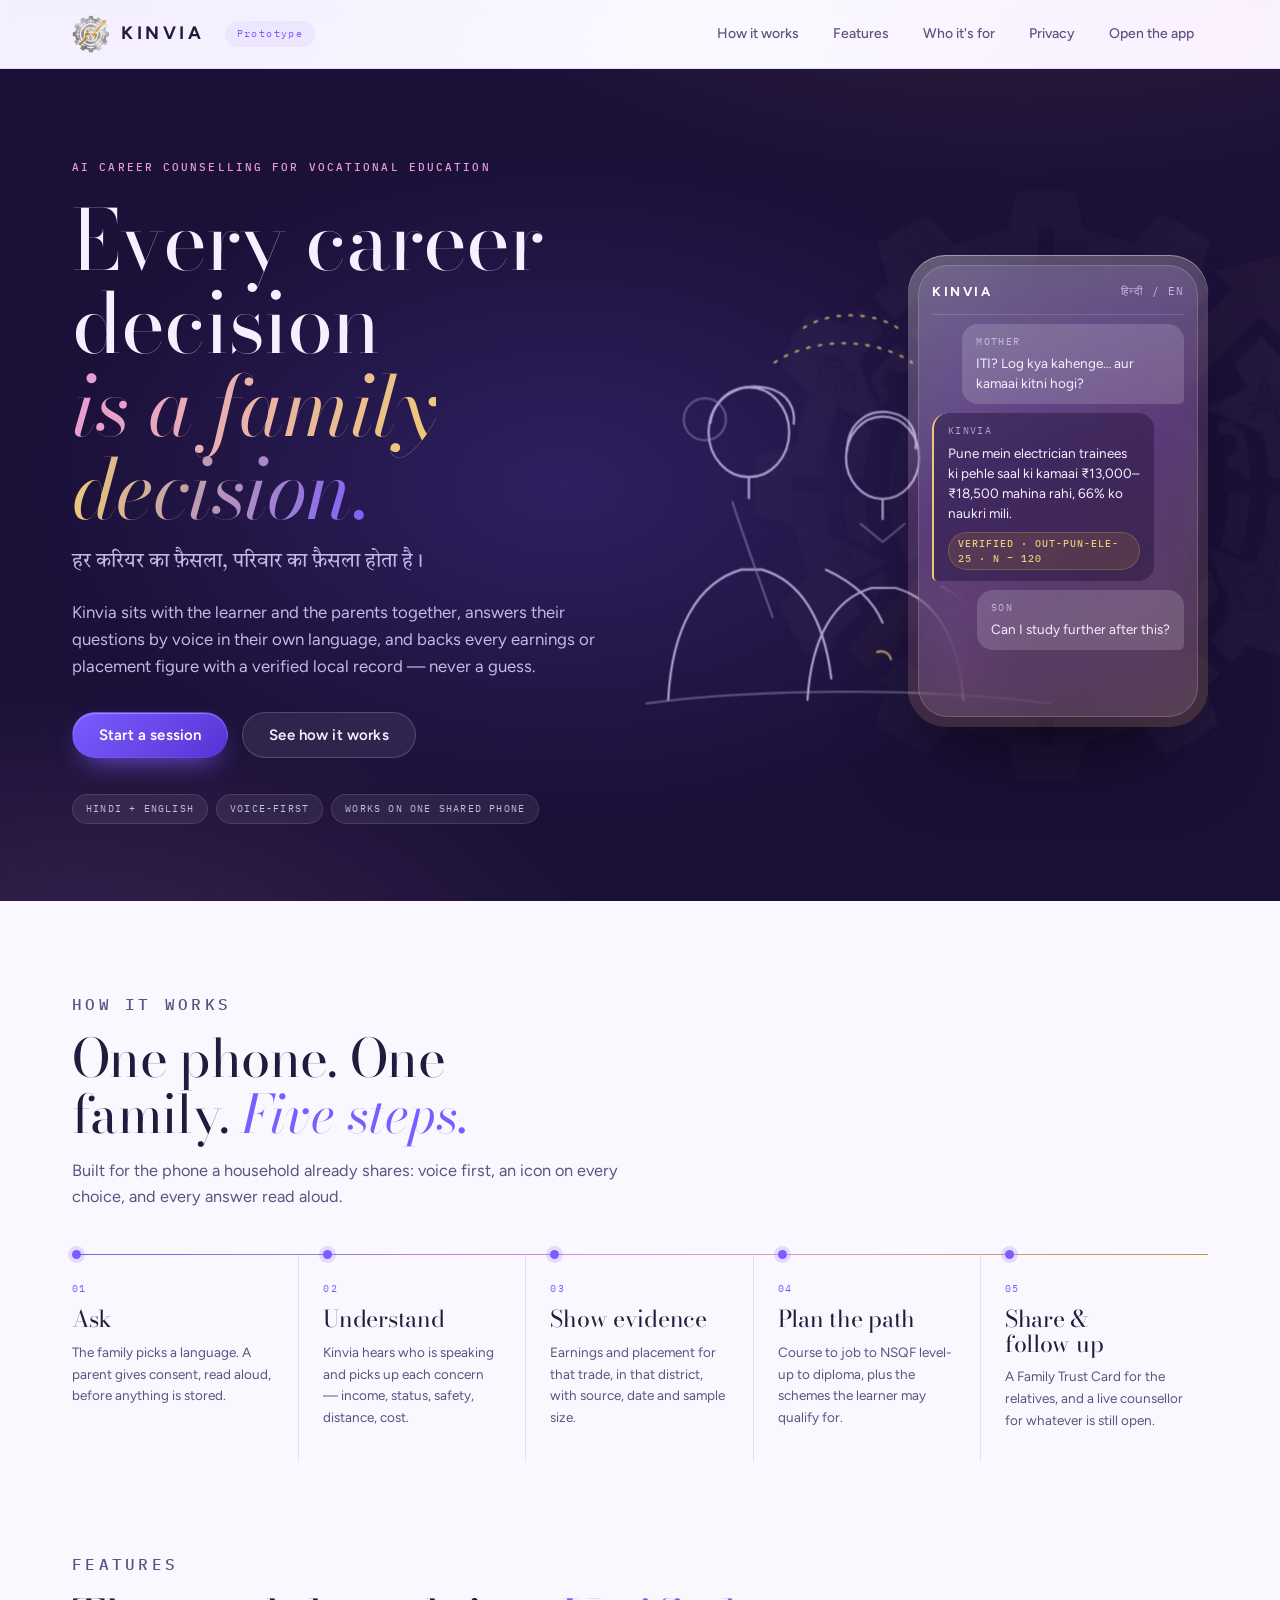
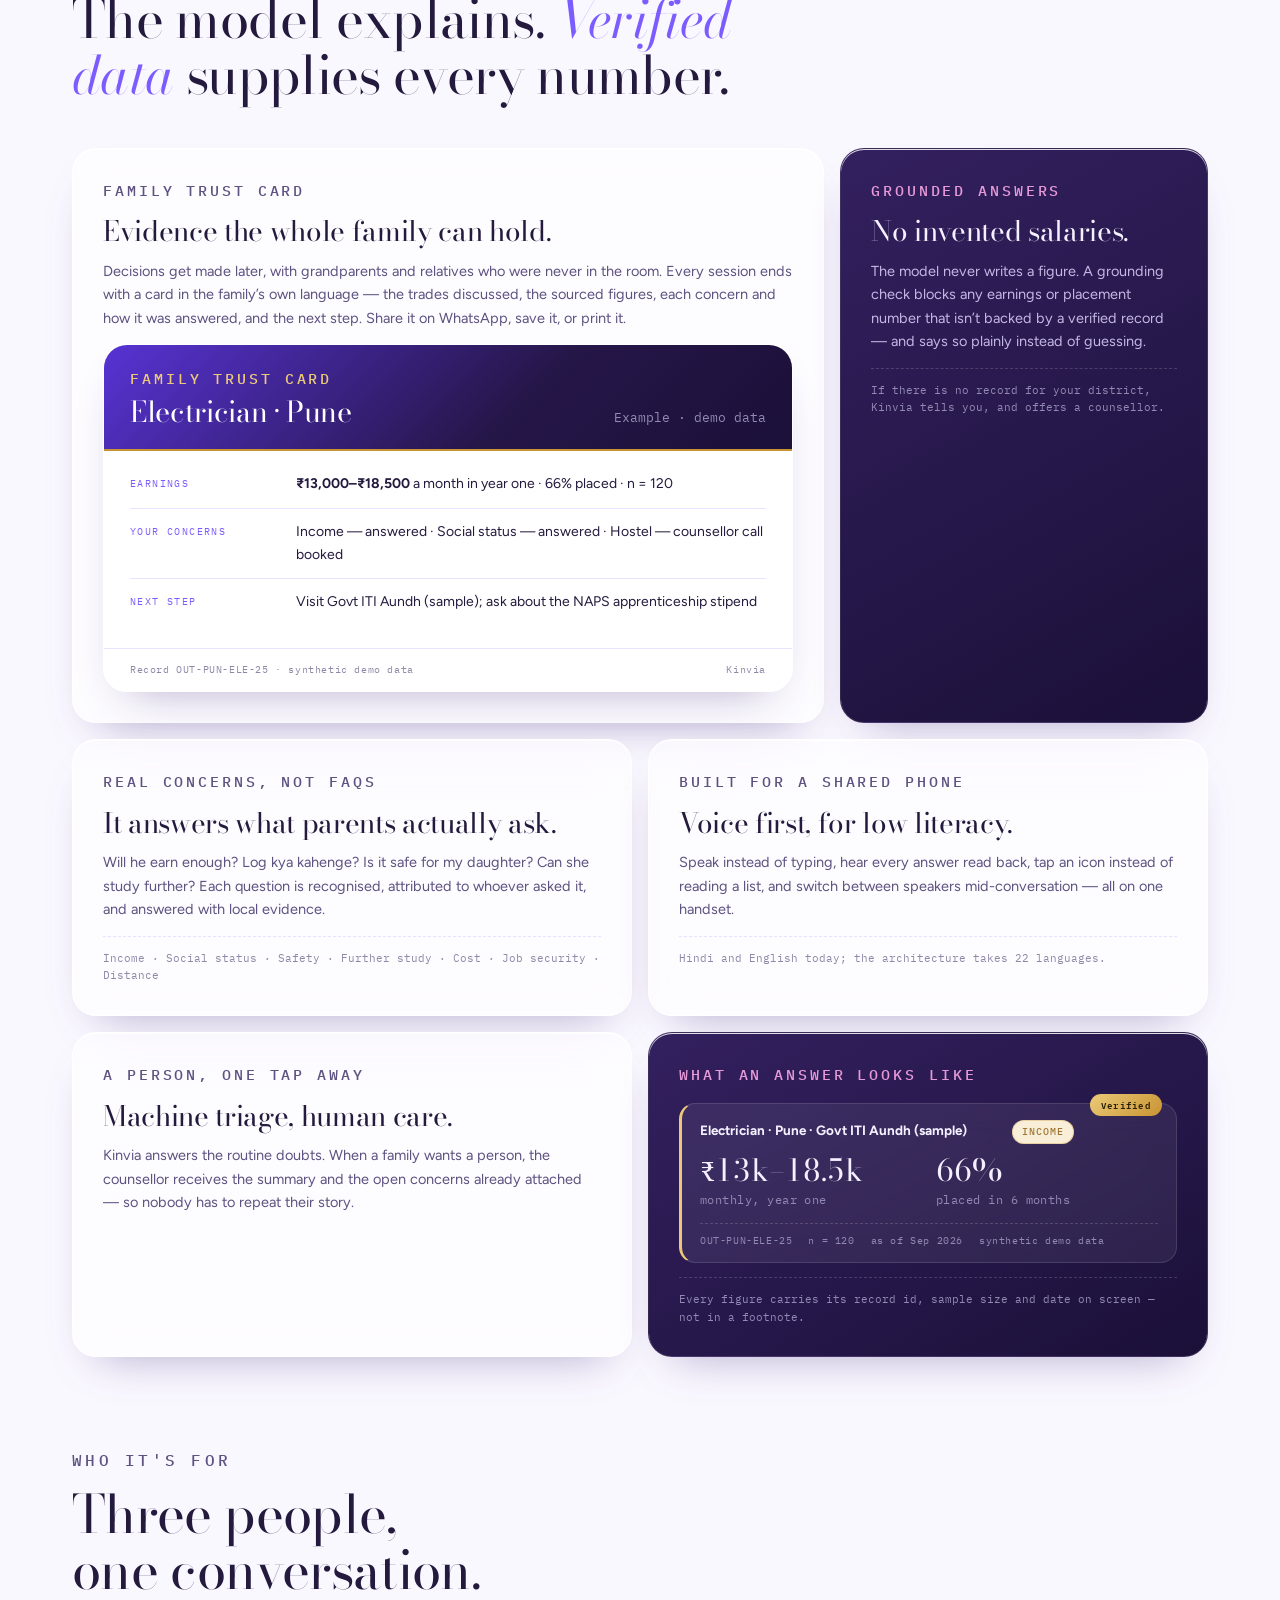
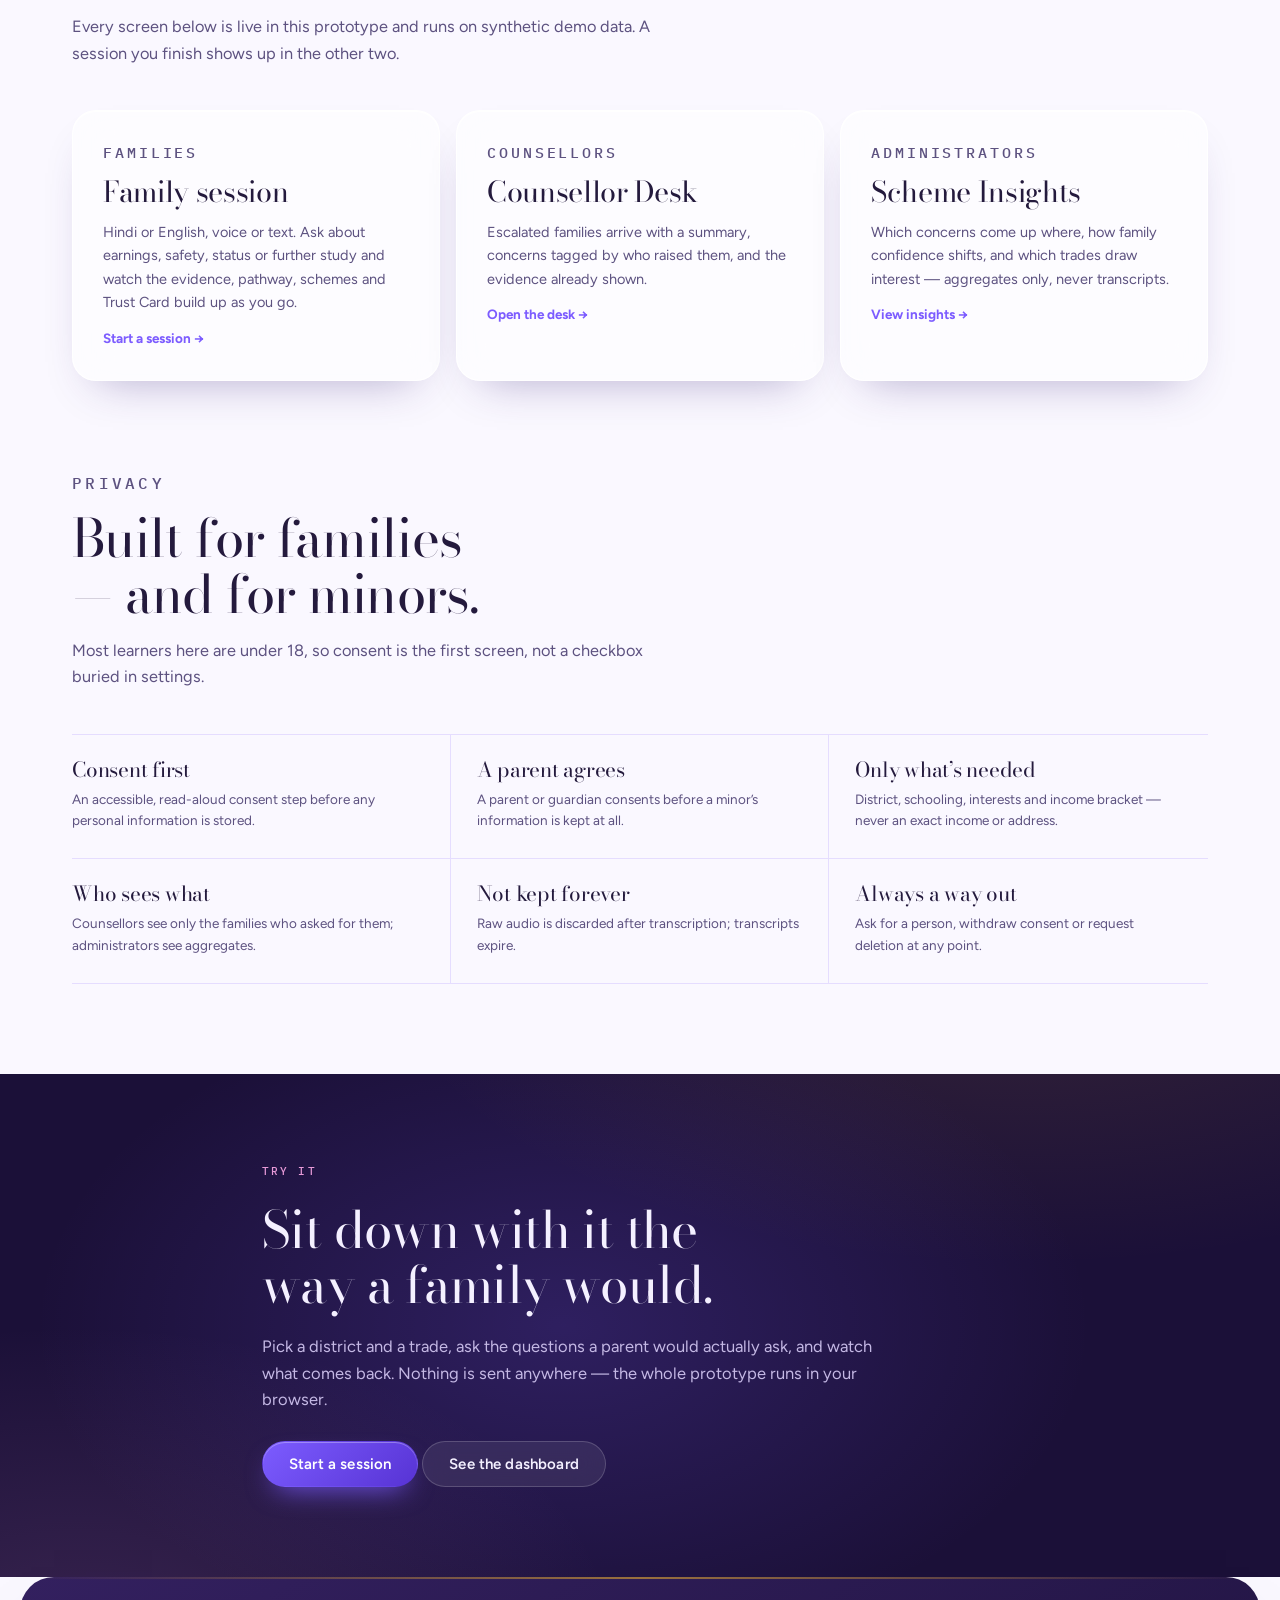
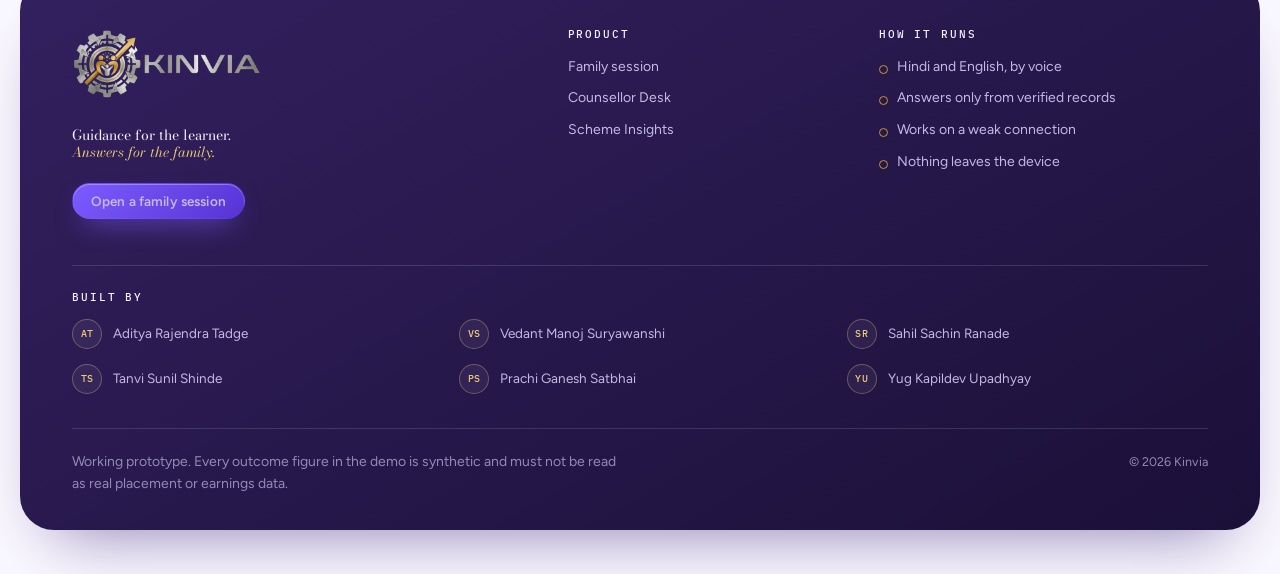
==== commit 7b264cb1: "fix(ui): unblock consent gate on phones; rebuild footer The consent dialog was capped at calc(100vh " ====
--- a/frontend/index.html
+++ b/frontend/index.html
@@ -12,7 +12,7 @@
 <link rel="preconnect" href="https://fonts.googleapis.com">
 <link rel="preconnect" href="https://fonts.gstatic.com" crossorigin>
 <link rel="stylesheet" href="https://fonts.googleapis.com/css2?family=Bodoni+Moda:ital,opsz,wght@0,6..96,400..600;1,6..96,400..500&family=Figtree:wght@400;500;600;700;800&family=Mukta:wght@400;500;600&family=Tiro+Devanagari+Hindi&family=IBM+Plex+Mono:wght@400;500&display=swap">
-<link rel="stylesheet" href="styles.css?v=17">
+<link rel="stylesheet" href="styles.css?v=18">
 </head>
 <body>
 
@@ -227,31 +227,46 @@
 
 <footer class="footer">
   <div class="wrap">
-    <div>
-      <img src="logo-lockup.png" alt="Kinvia">
-      <p>AI career counselling and family decision support for vocational education.</p>
-      <p class="tiny" style="margin-top:14px">A working prototype. Every outcome figure in the demo is synthetic and must not be read as real placement or earnings data.</p>
-    </div>
-    <div>
-      <h4>Product</h4>
+    <div class="footer-top">
+      <div class="footer-brand">
+        <img src="logo-lockup.png" alt="Kinvia" width="190" height="70">
+        <p class="footer-line">Guidance for the learner.<br><em>Answers for the family.</em></p>
+        <a class="btn btn-primary btn-sm" href="try.html">Open a family session</a>
+      </div>
+      <nav class="footer-col" aria-labelledby="f-product">
+        <h4 id="f-product">Product</h4>
+        <ul>
+          <li><a href="try.html">Family session</a></li>
+          <li><a href="desk.html">Counsellor Desk</a></li>
+          <li><a href="insights.html">Scheme Insights</a></li>
+        </ul>
+      </nav>
+      <div class="footer-col">
+        <h4>How it runs</h4>
+        <ul class="footer-facts">
+          <li>Hindi and English, by voice</li>
+          <li>Answers only from verified records</li>
+          <li>Works on a weak connection</li>
+          <li>Nothing leaves the device</li>
+        </ul>
+      </div>
+    </div>
+
+    <section class="footer-team" aria-labelledby="f-team">
+      <h4 id="f-team">Built by</h4>
       <ul>
-        <li><a href="try.html">Family session</a></li>
-        <li><a href="desk.html">Counsellor Desk</a></li>
-        <li><a href="insights.html">Scheme Insights</a></li>
+        <li><span aria-hidden="true">AT</span>Aditya Rajendra Tadge</li>
+        <li><span aria-hidden="true">VS</span>Vedant Manoj Suryawanshi</li>
+        <li><span aria-hidden="true">SR</span>Sahil Sachin Ranade</li>
+        <li><span aria-hidden="true">TS</span>Tanvi Sunil Shinde</li>
+        <li><span aria-hidden="true">PS</span>Prachi Ganesh Satbhai</li>
+        <li><span aria-hidden="true">YU</span>Yug Kapildev Upadhyay</li>
       </ul>
-    </div>
-    <div>
-      <h4>Built by</h4>
-      <ul>
-        <li>Aditya Rajendra Tadge</li><li>Vedant Manoj Suryawanshi</li><li>Sahil Sachin Ranade</li>
-        <li>Tanvi Sunil Shinde</li><li>Prachi Ganesh Satbhai</li><li>Yug Kapildev Upadhyay</li>
-      </ul>
-    </div>
-  </div>
-  <div class="wrap">
+    </section>
+
     <div class="footer-base">
-      <span class="tiny">Kinvia</span>
-      <span class="tiny">Guidance for the learner. Answers for the family.</span>
+      <p class="footer-note">Working prototype. Every outcome figure in the demo is synthetic and must not be read as real placement or earnings data.</p>
+      <span class="tiny">© 2026 Kinvia</span>
     </div>
   </div>
 </footer>
--- a/frontend/styles.css
+++ b/frontend/styles.css
@@ -383,19 +383,42 @@
 .principles p { font-size: 13.5px; color: var(--ink-2); }
 
 /* footer */
+/* One plum slab, not two: brand + columns, a credit band, then the base line. */
 .footer { padding-block: 0 44px; }
-.footer .wrap { display: grid; grid-template-columns: 1.5fr 1fr 1fr; gap: 42px; border-radius: var(--r-xl);
-  padding: 44px var(--gutter); color: var(--pale-2);
+.footer .wrap { border-radius: var(--r-xl); padding: 52px var(--gutter) 34px; color: var(--pale-2);
   background: linear-gradient(150deg, var(--plum-700), var(--plum-900));
-  box-shadow: 0 34px 64px -34px rgba(60,38,120,.6); }
-.footer img { width: 190px; margin-bottom: 18px; }
-.footer h4 { color: var(--pale); font-size: 10.5px; font-family: var(--mono); letter-spacing: .18em; text-transform: uppercase; margin-bottom: 14px; font-weight: 500; }
+  box-shadow: 0 34px 64px -34px rgba(60,38,120,.6); position: relative; overflow: hidden; }
+.footer .wrap::before { content: ""; position: absolute; inset: 0 0 auto; height: 2px;
+  background: linear-gradient(90deg, transparent, var(--gold), transparent); opacity: .7; }
+.footer h4 { color: var(--pale); font-size: 10.5px; font-family: var(--mono); letter-spacing: .18em;
+  text-transform: uppercase; margin-bottom: 16px; font-weight: 500; }
 .footer a { color: var(--pale-2); text-decoration: none; }
 .footer a:hover { color: var(--gold-hi); }
-.footer ul { list-style: none; margin: 0; padding: 0; display: grid; gap: 8px; font-size: 14px; }
+.footer ul { list-style: none; margin: 0; padding: 0; display: grid; gap: 9px; font-size: 14px; }
 .footer p { font-size: 14px; }
 .footer .tiny { color: var(--pale-3) !important; }
-.footer-base { border-top: 1px solid rgba(255,255,255,.14); margin-top: 40px; padding-top: 22px; display: flex; justify-content: space-between; gap: 16px; flex-wrap: wrap; }
+
+.footer-top { display: grid; grid-template-columns: 1.7fr 1fr 1.25fr; gap: 48px; align-items: start; }
+.footer-brand img { width: 190px; height: auto; margin-bottom: 20px; }
+.footer-line { font-family: var(--display); font-size: clamp(1.35rem, 1.1rem + .8vw, 1.9rem);
+  line-height: 1.22; color: var(--pale); margin-bottom: 22px; }
+.footer-line em { font-style: italic; color: var(--gold-hi); }
+.footer-col a { transition: color .16s var(--ease); }
+.footer-facts li { padding-left: 18px; position: relative; color: var(--pale-2); }
+.footer-facts li::before { content: ""; position: absolute; left: 0; top: 9px; width: 7px; height: 7px;
+  border-radius: 50%; border: 1px solid var(--gold); }
+
+/* Credits read as a designed band, not a bullet dump. */
+.footer-team { margin-top: 46px; padding-top: 26px; border-top: 1px solid rgba(255,255,255,.13); }
+.footer-team ul { grid-template-columns: repeat(auto-fit, minmax(280px, 1fr)); gap: 15px 26px; }
+.footer-team li { display: flex; align-items: center; gap: 11px; font-size: 13.5px; color: var(--pale-2); }
+.footer-team li span { flex: none; width: 30px; height: 30px; display: grid; place-items: center;
+  border-radius: 50%; font: 500 10px var(--mono); letter-spacing: .04em; color: var(--gold-hi);
+  background: rgba(255,255,255,.055); border: 1px solid rgba(236,201,120,.32); }
+
+.footer-base { border-top: 1px solid rgba(255,255,255,.13); margin-top: 34px; padding-top: 22px;
+  display: flex; justify-content: space-between; align-items: baseline; gap: 18px; flex-wrap: wrap; }
+.footer-note { font-size: 12.5px; line-height: 1.6; color: var(--pale-3); max-width: 62ch; }
 
 /* ---------- app shell ---------- */
 .app-head { padding-block: 32px 24px; display: flex; justify-content: space-between; gap: 18px; align-items: end; flex-wrap: wrap; }
@@ -464,12 +487,16 @@
 .bar > i { position: absolute; top: 0; bottom: 0; border-radius: 999px; }
 
 /* overlay */
+/* The overlay scrolls, not the dialog. `position: fixed` tracks the visual viewport, so a
+   phone's address bar can never push the action row out of reach the way `100vh` did.
+   `margin: auto` centres the dialog when it fits and still allows scrolling when it does not. */
 .overlay { position: fixed; inset: 0; z-index: 50; background: rgba(27,16,56,.55);
-  -webkit-backdrop-filter: blur(10px); backdrop-filter: blur(10px); display: grid; place-items: center; padding: 18px; }
-.dialog { max-width: 580px; width: 100%; padding: 34px; display: grid; gap: 18px; border-radius: var(--r-lg);
+  -webkit-backdrop-filter: blur(10px); backdrop-filter: blur(10px); display: grid; justify-items: center;
+  padding: 18px; overflow-y: auto; overscroll-behavior: contain; }
+.dialog { max-width: 580px; width: 100%; margin: auto; padding: 34px; display: grid; gap: 18px; border-radius: var(--r-lg);
   background: var(--glass-strong); -webkit-backdrop-filter: blur(24px) saturate(160%); backdrop-filter: blur(24px) saturate(160%);
   border: 1px solid var(--glass-edge); border-top: 3px solid var(--gold);
-  max-height: calc(100vh - 36px); overflow-y: auto; box-shadow: 0 50px 90px -30px rgba(27,16,56,.6); }
+  box-shadow: 0 50px 90px -30px rgba(27,16,56,.6); }
 .dialog h2 { font-size: 2rem; }
 .dialog ul { margin: 0; padding: 0; list-style: none; display: grid; }
 .dialog li { color: var(--ink-2); font-size: 14px; padding: 11px 0 11px 22px; border-top: 1px solid var(--rule); position: relative; }
@@ -536,7 +563,7 @@
   .tile.wide, .tile.narrow, .tile.half { grid-column: auto; }
   .split > section, .split > section + section, .voice, .voice + .voice, .principles > div { padding-left: 0; padding-right: 0; border-left: 0; border-right: 0; }
   .split > section + section, .voice + .voice { border-top: 1px solid var(--rule); padding-top: 30px; }
-  .footer .wrap { grid-template-columns: minmax(0, 1fr); gap: 32px; }
+  .footer-top { grid-template-columns: minmax(0, 1fr); gap: 36px; }
   .proof, .kpis { grid-template-columns: repeat(2, minmax(0, 1fr)); }
   .session, .desk, .insights { grid-template-columns: minmax(0, 1fr); }
   .nav { margin-left: 0; width: 100%; overflow-x: auto; flex-wrap: nowrap; padding-bottom: 8px; }
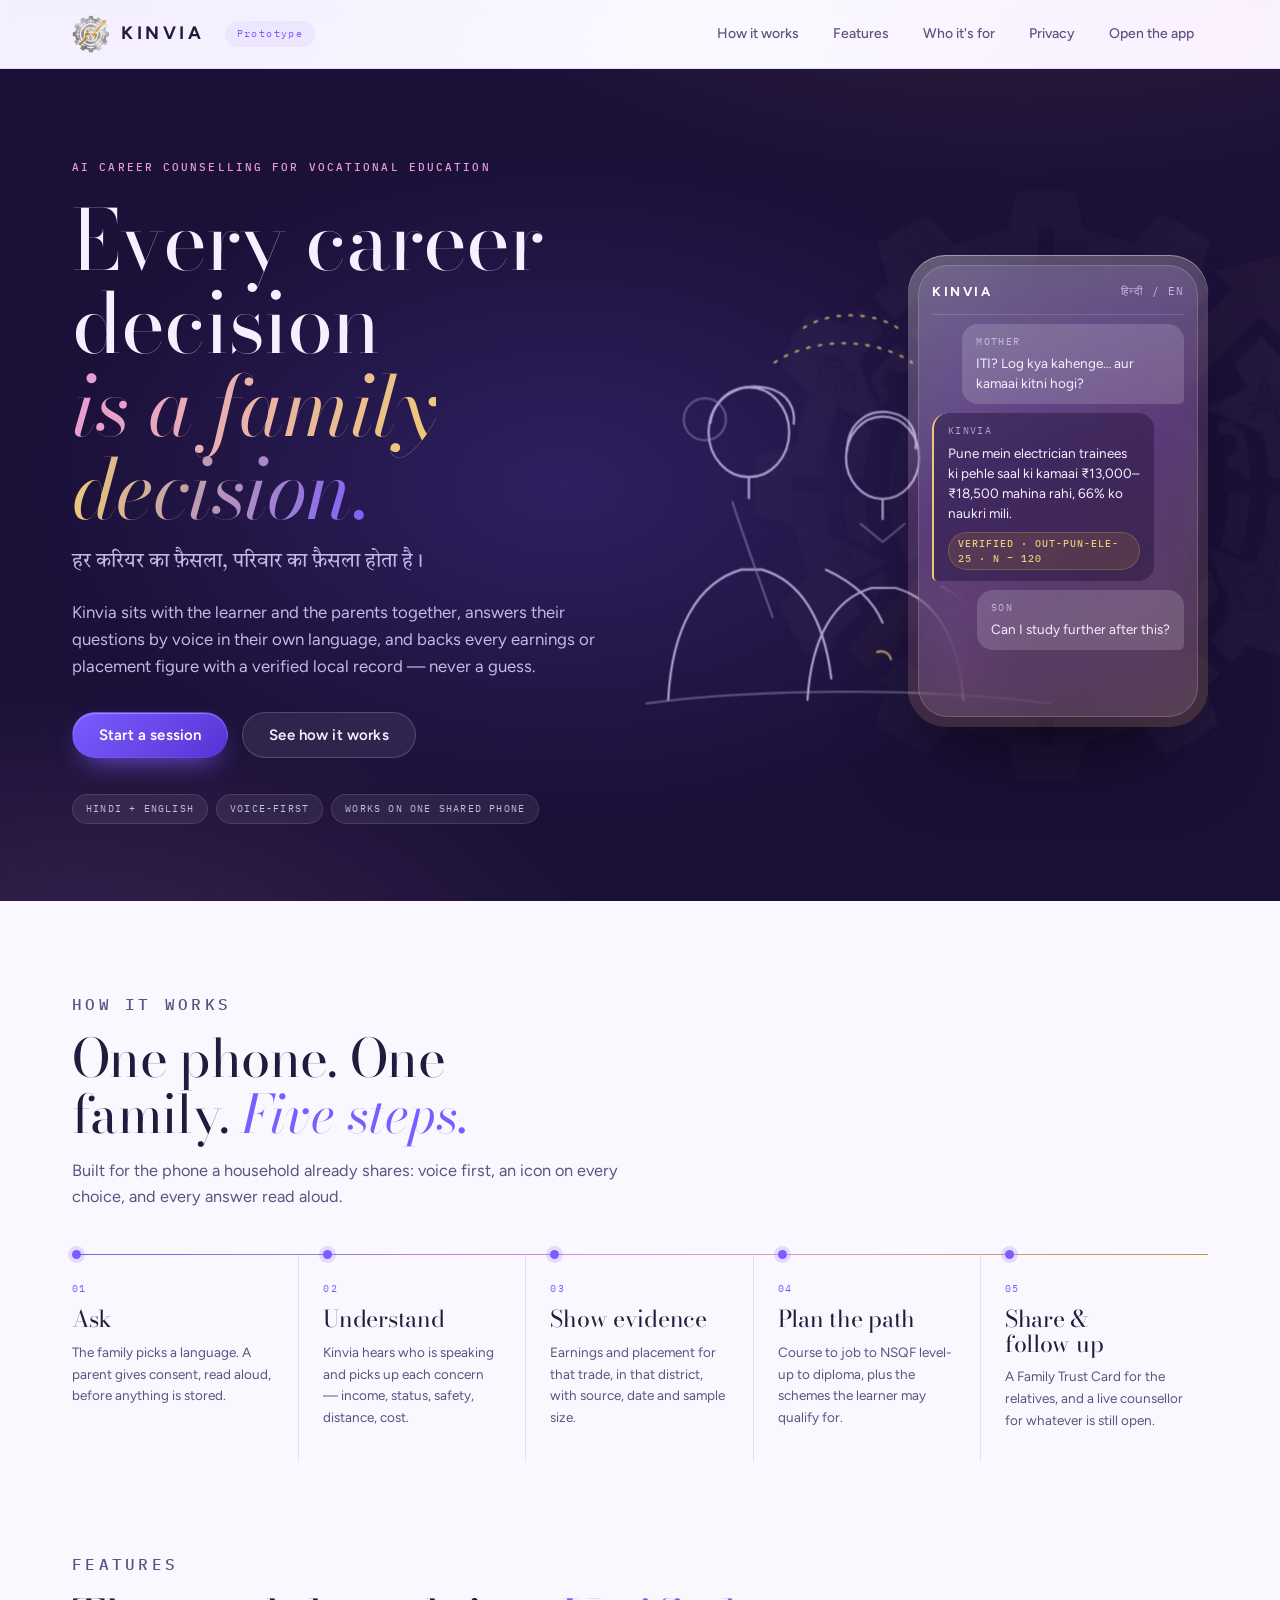
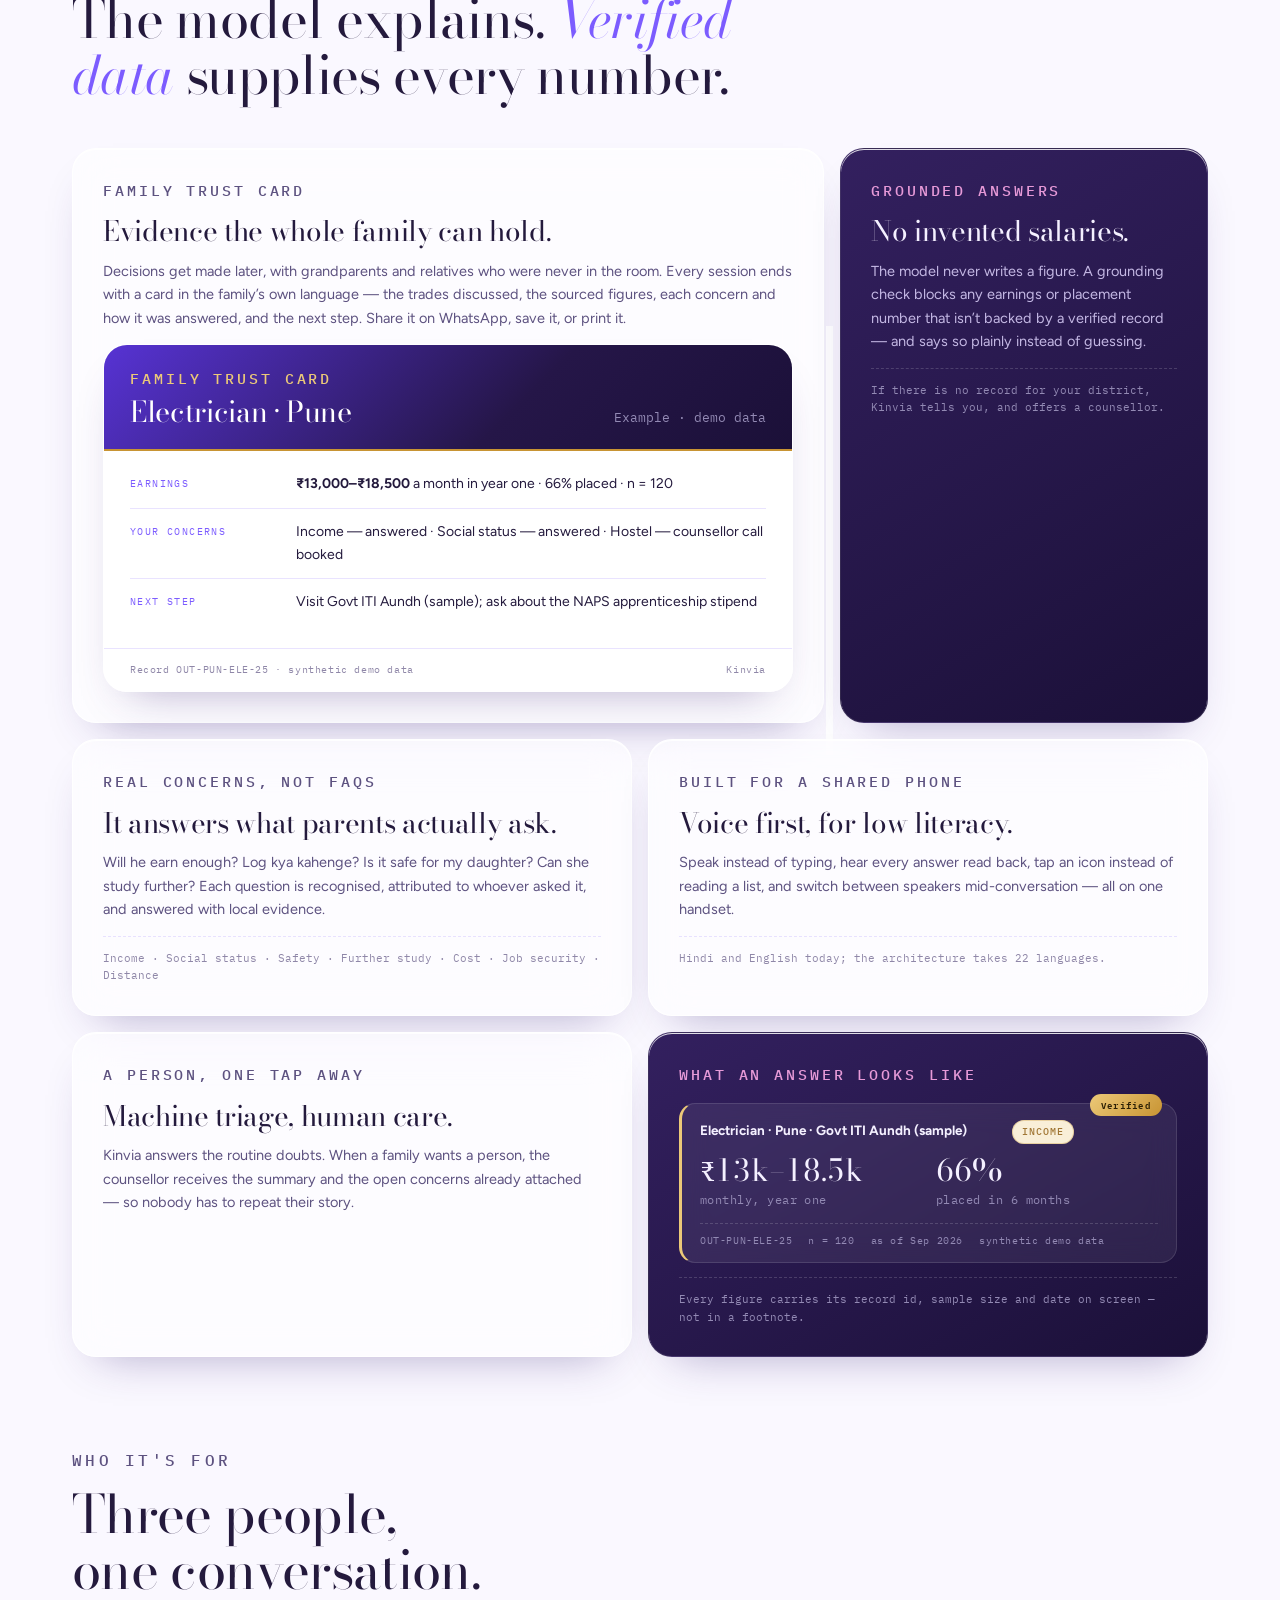
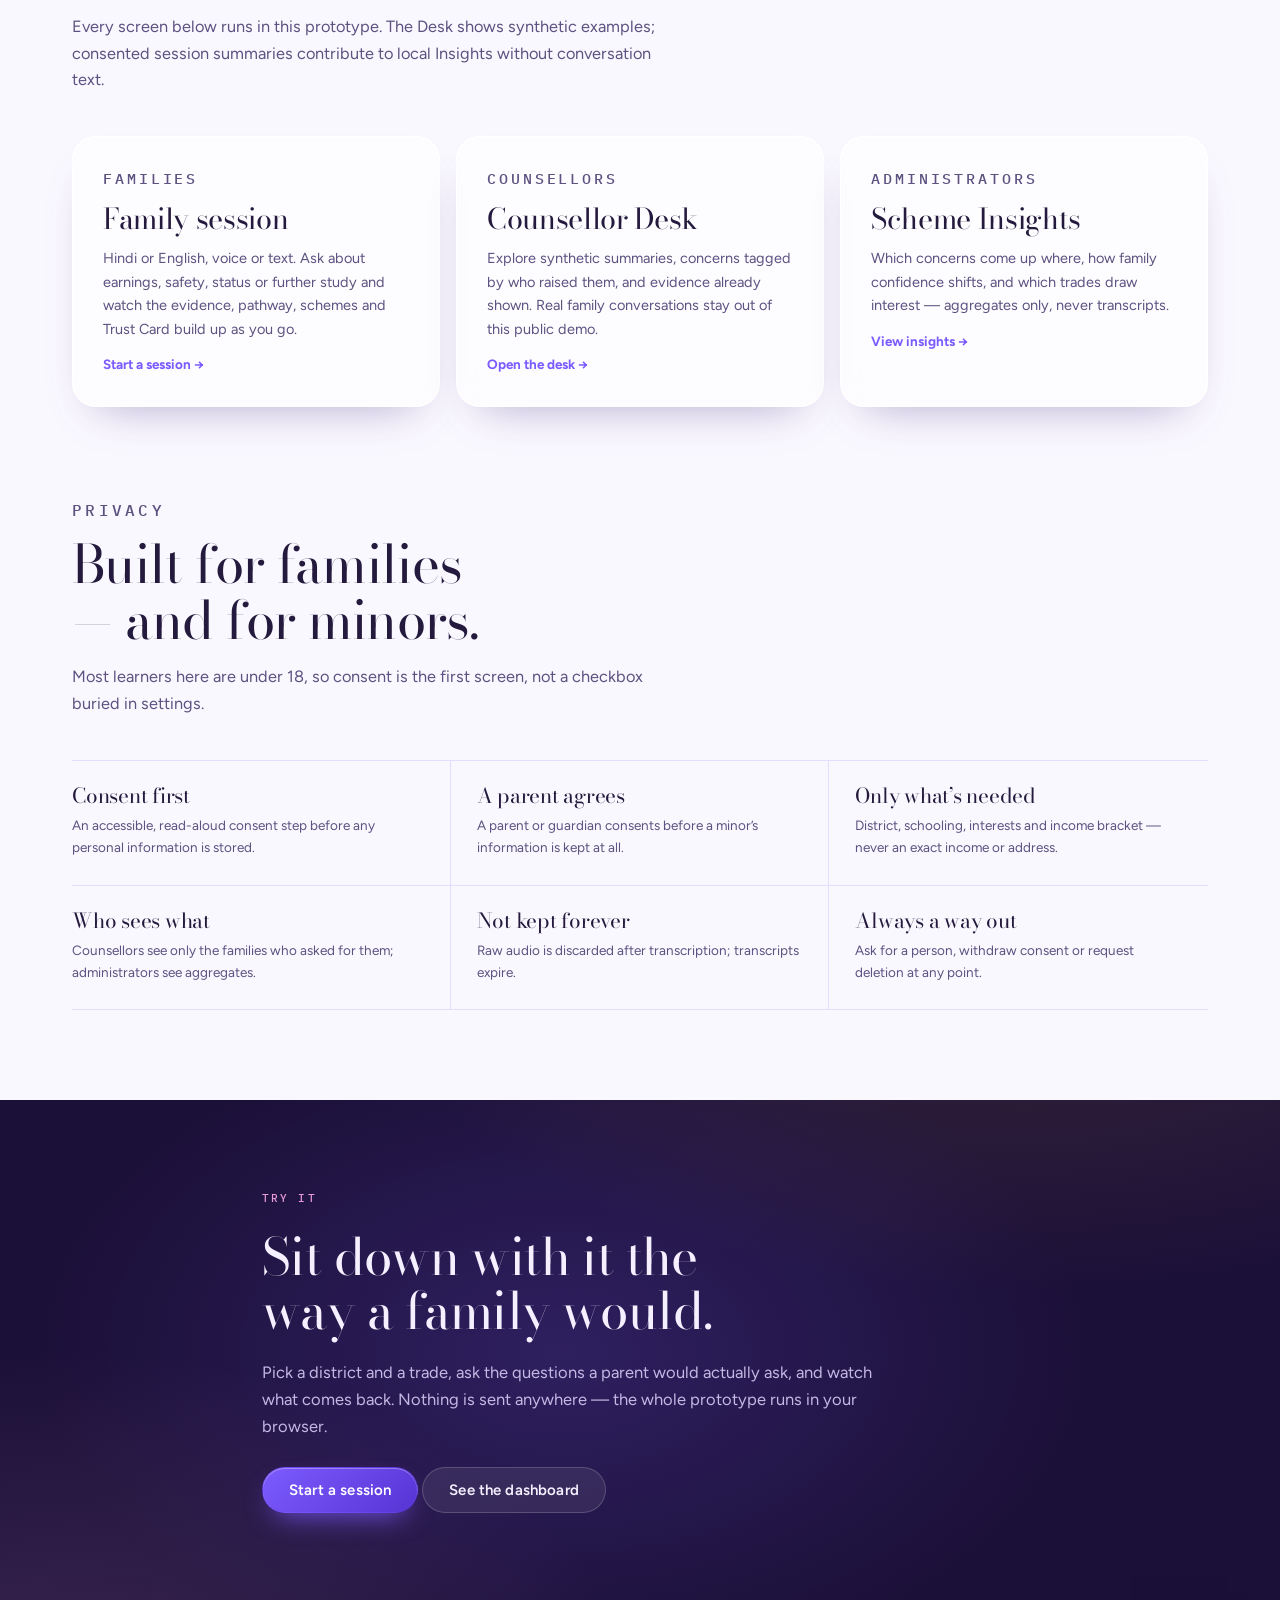
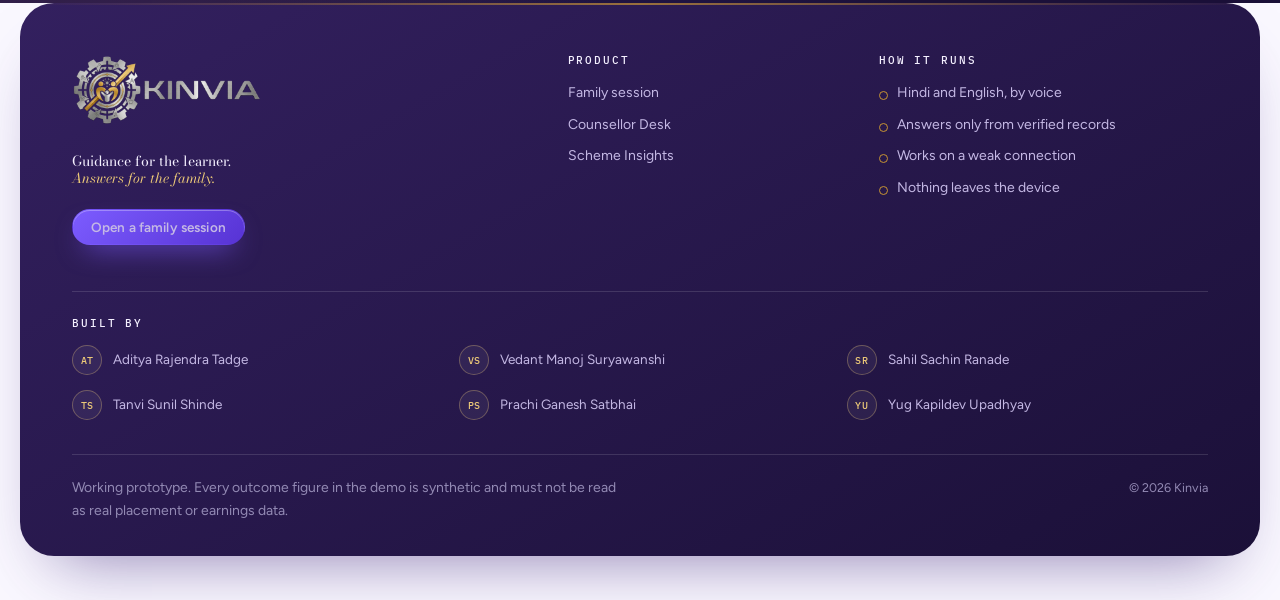
==== commit 446e912a: "fix: protect family conversations and harden prototype lifecycle" ====
--- a/frontend/index.html
+++ b/frontend/index.html
@@ -12,7 +12,7 @@
 <link rel="preconnect" href="https://fonts.googleapis.com">
 <link rel="preconnect" href="https://fonts.gstatic.com" crossorigin>
 <link rel="stylesheet" href="https://fonts.googleapis.com/css2?family=Bodoni+Moda:ital,opsz,wght@0,6..96,400..600;1,6..96,400..500&family=Figtree:wght@400;500;600;700;800&family=Mukta:wght@400;500;600&family=Tiro+Devanagari+Hindi&family=IBM+Plex+Mono:wght@400;500&display=swap">
-<link rel="stylesheet" href="styles.css?v=18">
+<link rel="stylesheet" href="styles.css?v=20">
 </head>
 <body>
 
@@ -182,11 +182,11 @@
       <div class="section-head">
         <p class="label">Who it's for</p>
         <h2 id="who-h">Three people, one conversation.</h2>
-        <p>Every screen below is live in this prototype and runs on synthetic demo data. A session you finish shows up in the other two.</p>
+        <p>Every screen below runs in this prototype. The Desk shows synthetic examples; consented session summaries contribute to local Insights without conversation text.</p>
       </div>
       <div class="surfaces">
         <a class="surface" href="try.html"><p class="label">Families</p><h3>Family session</h3><p>Hindi or English, voice or text. Ask about earnings, safety, status or further study and watch the evidence, pathway, schemes and Trust Card build up as you go.</p><span class="go">Start a session →</span></a>
-        <a class="surface" href="desk.html"><p class="label">Counsellors</p><h3>Counsellor Desk</h3><p>Escalated families arrive with a summary, concerns tagged by who raised them, and the evidence already shown.</p><span class="go">Open the desk →</span></a>
+        <a class="surface" href="desk.html"><p class="label">Counsellors</p><h3>Counsellor Desk</h3><p>Explore synthetic summaries, concerns tagged by who raised them, and evidence already shown. Real family conversations stay out of this public demo.</p><span class="go">Open the desk →</span></a>
         <a class="surface" href="insights.html"><p class="label">Administrators</p><h3>Scheme Insights</h3><p>Which concerns come up where, how family confidence shifts, and which trades draw interest — aggregates only, never transcripts.</p><span class="go">View insights →</span></a>
       </div>
     </div>
@@ -271,7 +271,7 @@
   </div>
 </footer>
 
-<script src="data.js?v=10"></script>
+<script src="data.js?v=11"></script>
 <script src="icons.js?v=10"></script>
 <script>
 // Hero phone: a looping example conversation (illustrative; figures are demo data)
--- a/frontend/styles.css
+++ b/frontend/styles.css
@@ -440,6 +440,67 @@
 .log .bubble.parent, .log .bubble.learner { align-self: flex-end; background: linear-gradient(135deg, var(--violet), var(--violet-deep));
   color: #fff; border-bottom-right-radius: 5px; box-shadow: 0 10px 22px -12px var(--violet); }
 .log .meta-row { display: flex; gap: 8px; flex-wrap: wrap; margin-top: 10px; align-items: center; }
+/* Context strip: on a phone the sidebar is far below, so the chat carries its own
+   district / trade readout and jumps to the real control when tapped. */
+.ctx-bar { display: flex; gap: 8px; align-items: center; flex-wrap: wrap; padding: 10px 18px;
+  border-bottom: 1px solid var(--rule); background: color-mix(in oklab, var(--violet) 4%, transparent); }
+.ctx-bar button { display: inline-flex; align-items: baseline; gap: 7px; border: 1px solid var(--glass-edge);
+  background: var(--glass-strong); color: var(--ink); border-radius: 999px; padding: 6px 14px;
+  font: 600 13px var(--body); cursor: pointer; box-shadow: var(--neu-sm); transition: all .16s var(--ease); }
+.ctx-bar button:hover { transform: translateY(-1px); border-color: var(--violet); }
+.ctx-bar button span { font: 500 9.5px var(--mono); letter-spacing: .14em; text-transform: uppercase; color: var(--violet); }
+.ctx-bar button.needs { border-color: var(--clay); color: var(--clay); }
+.ctx-bar button.needs span { color: var(--clay); }
+.ctx-flag { font: 500 10px var(--mono); letter-spacing: .1em; text-transform: uppercase; }
+.ctx-flag.ok { color: var(--gold); }
+.ctx-flag.no { color: var(--clay); }
+.panel.flash { animation: flash 1.2s var(--ease); }
+@keyframes flash { 0%, 100% { box-shadow: var(--glass-shadow); } 30% { box-shadow: 0 0 0 3px color-mix(in oklab, var(--violet) 45%, transparent); } }
+
+/* Typing beat before each reply. */
+.bubble.typing { display: flex; align-items: center; gap: 10px; padding: 15px 18px; }
+.typing .dots { display: inline-flex; gap: 5px; }
+.typing .dots i { width: 7px; height: 7px; border-radius: 50%; background: var(--violet); opacity: .35; animation: dot 1.1s infinite; }
+.typing .dots i:nth-child(2) { animation-delay: .15s; }
+.typing .dots i:nth-child(3) { animation-delay: .3s; }
+@keyframes dot { 0%, 60%, 100% { opacity: .3; transform: translateY(0); } 30% { opacity: 1; transform: translateY(-3px); } }
+@media (prefers-reduced-motion: reduce) { .typing .dots i { animation: none; opacity: .6; } .panel.flash { animation: none; } }
+
+/* Trade picker offered inside the conversation. */
+.inline-trades { display: flex; flex-wrap: wrap; gap: 8px; margin-top: 12px; }
+.inline-trades .chip { font-size: 13px; }
+.inline-trades .chip svg { width: 16px; height: 16px; }
+.inline-trades.used .chip { opacity: .45; cursor: default; box-shadow: none; }
+.inline-trades.used .chip[aria-pressed="true"] { opacity: 1; border-color: var(--violet); color: var(--violet); }
+
+/* District comparison. */
+.cmp { margin-top: 12px; border: 1px solid var(--glass-edge); border-radius: var(--r-sm); overflow: hidden; background: var(--glass-strong); }
+.cmp table { width: 100%; border-collapse: collapse; font-size: 13px; }
+.cmp th { font: 500 9.5px var(--mono); letter-spacing: .13em; text-transform: uppercase; color: var(--violet);
+  text-align: left; padding: 10px 12px; border-bottom: 1px solid var(--rule); }
+.cmp td { padding: 10px 12px; border-bottom: 1px solid var(--rule); vertical-align: middle; }
+.cmp tr:last-child td { border-bottom: 0; }
+.cmp tr.is-you { background: color-mix(in oklab, var(--gold) 10%, transparent); }
+.cmp td.mono { font: 400 10.5px var(--mono); color: var(--ink-3); }
+.cmp .tiny { padding: 10px 12px; border-top: 1px solid var(--rule); margin: 0; }
+/* A four-column table does not fit a chat bubble on a phone, and sideways scrolling
+   inside a conversation is worse than restacking, so each record becomes a block. */
+@media (max-width: 620px) {
+  .cmp thead { position: absolute; width: 1px; height: 1px; overflow: hidden; clip-path: inset(50%); }
+  .cmp table, .cmp tbody, .cmp tr, .cmp td { display: block; width: auto; }
+  .cmp tr { padding: 11px 12px; border-bottom: 1px solid var(--rule); }
+  .cmp tr:last-child { border-bottom: 0; }
+  .cmp td { border: 0; padding: 2px 0; display: flex; justify-content: space-between; gap: 12px; align-items: baseline; }
+  .cmp td::before { content: attr(data-l); font: 500 9.5px var(--mono); letter-spacing: .12em;
+    text-transform: uppercase; color: var(--ink-3); flex: none; }
+  .cmp td:first-child { font-weight: 700; font-size: 14.5px; margin-bottom: 4px; }
+  .cmp td:first-child::before { display: none; }
+}
+
+.suggest-label { font: 500 9.5px var(--mono); letter-spacing: .14em; text-transform: uppercase;
+  color: var(--ink-3); align-self: center; white-space: nowrap; padding-right: 2px; }
+.mic-state { font-size: 12.5px; color: var(--violet); margin: 0; display: flex; align-items: center; gap: 7px; }
+
 .composer { border-top: 1px solid var(--rule); padding: 14px 16px; display: grid; gap: 12px; }
 .composer > * { min-width: 0; }
 .quick { display: flex; gap: 8px; overflow-x: auto; padding-bottom: 2px; }
@@ -492,7 +553,10 @@
    `margin: auto` centres the dialog when it fits and still allows scrolling when it does not. */
 .overlay { position: fixed; inset: 0; z-index: 50; background: rgba(27,16,56,.55);
   -webkit-backdrop-filter: blur(10px); backdrop-filter: blur(10px); display: grid; justify-items: center;
+  width: 100%; height: 100dvh; max-width: none; max-height: none; margin: 0; border: 0; color: inherit;
   padding: 18px; overflow-y: auto; overscroll-behavior: contain; }
+.overlay:not([open]) { display: none; }
+.overlay::backdrop { background: transparent; }
 .dialog { max-width: 580px; width: 100%; margin: auto; padding: 34px; display: grid; gap: 18px; border-radius: var(--r-lg);
   background: var(--glass-strong); -webkit-backdrop-filter: blur(24px) saturate(160%); backdrop-filter: blur(24px) saturate(160%);
   border: 1px solid var(--glass-edge); border-top: 3px solid var(--gold);
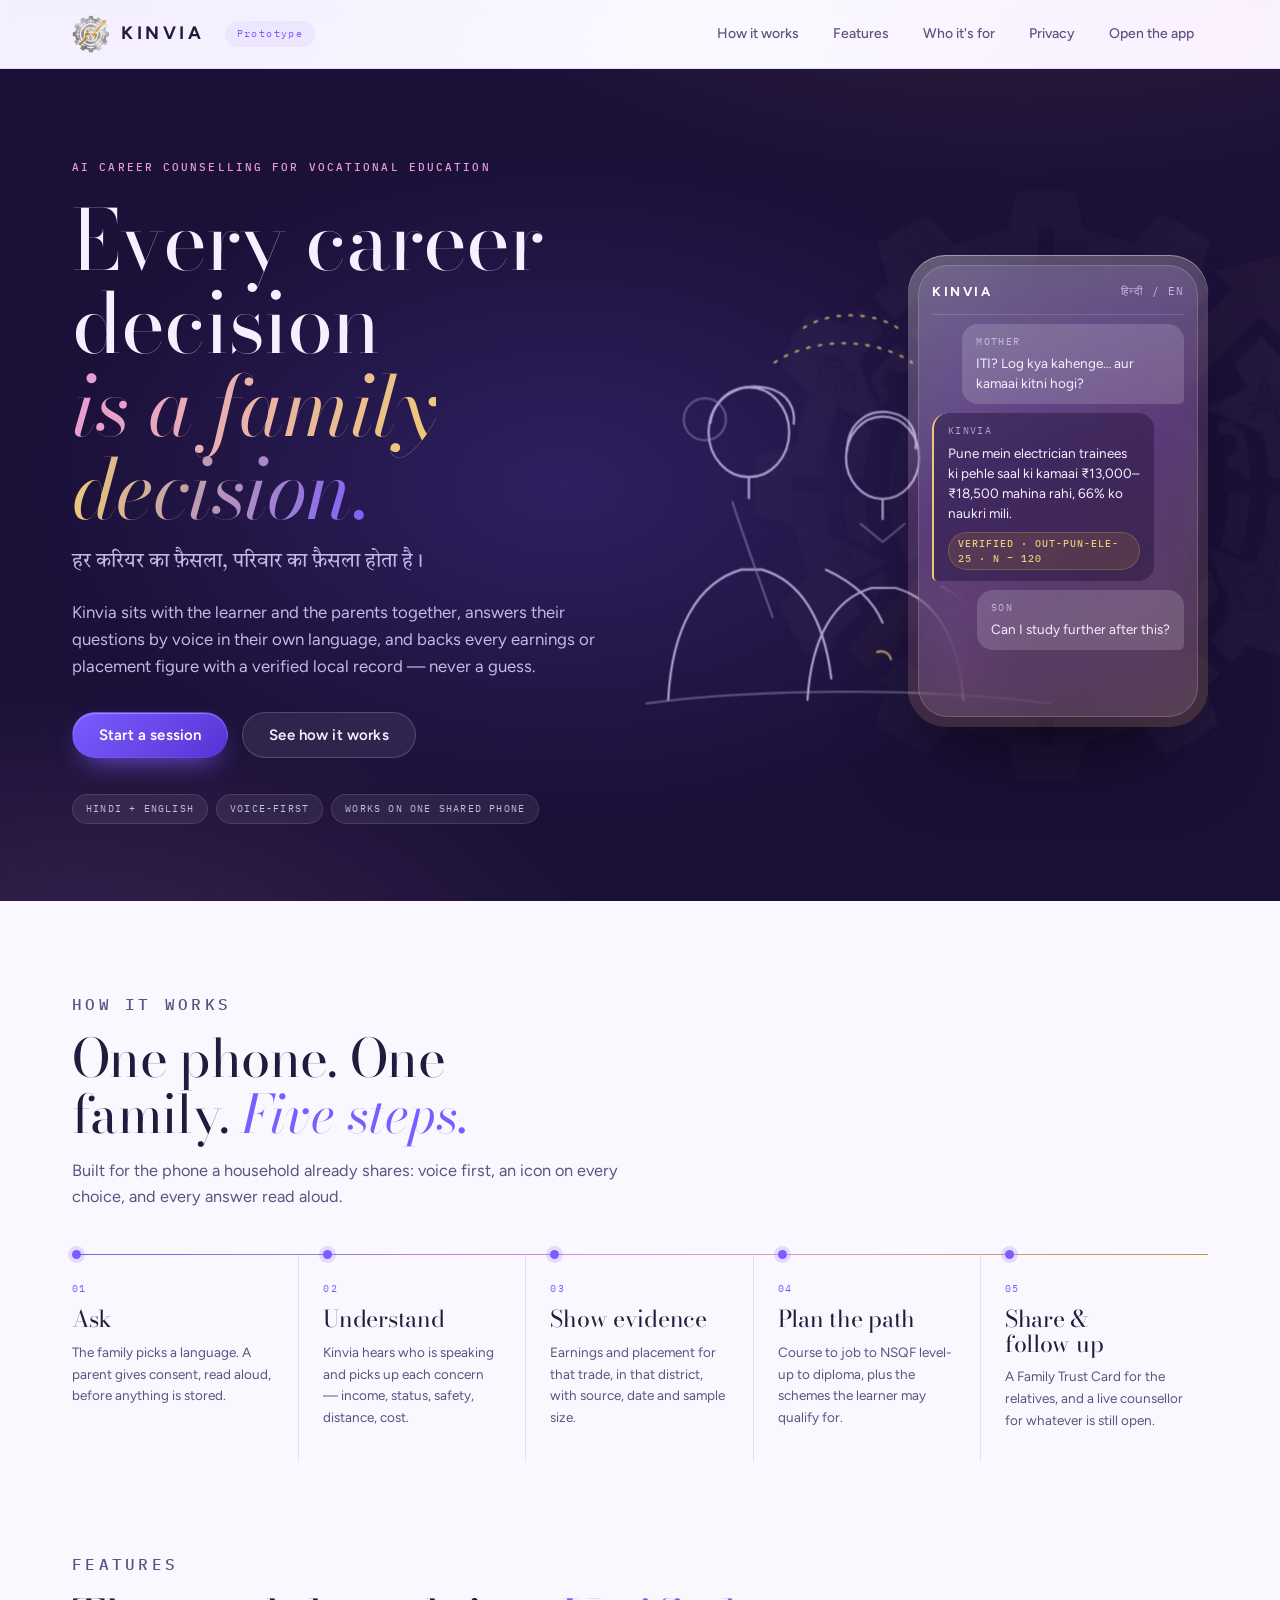
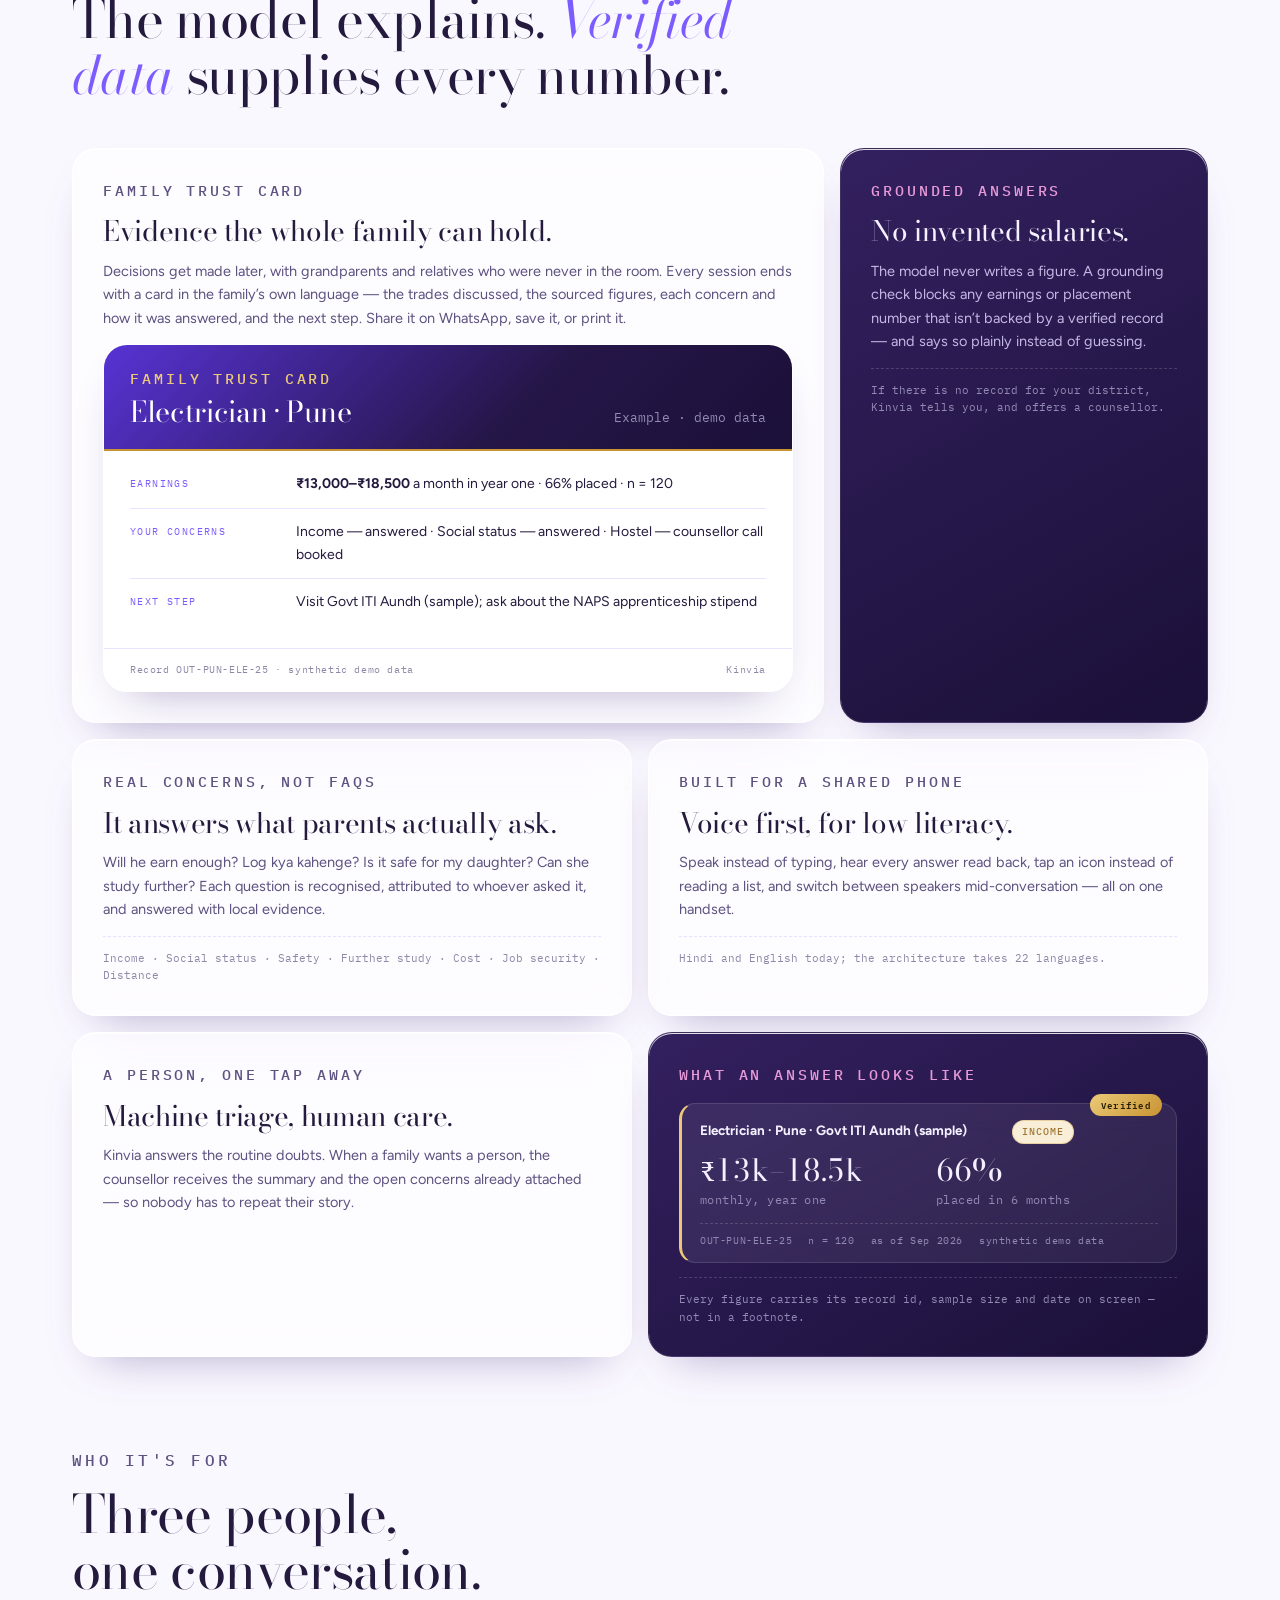
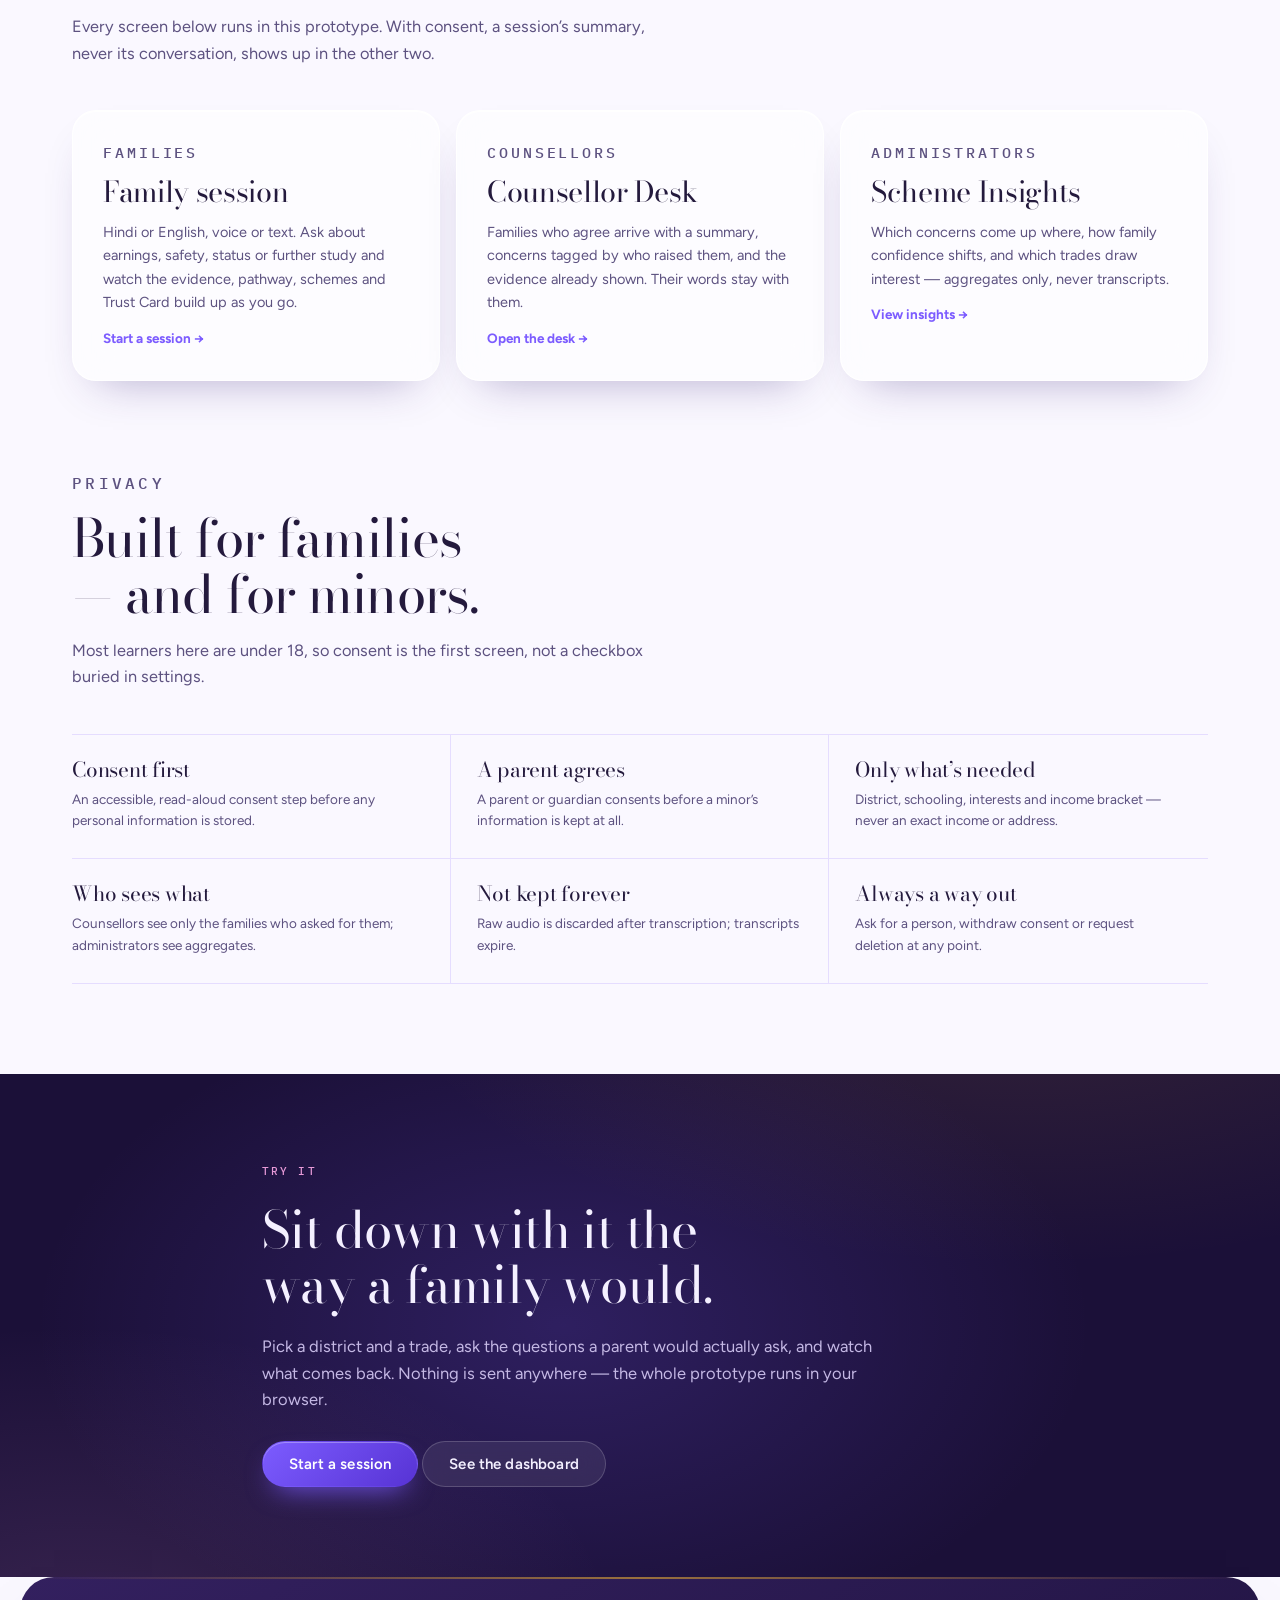
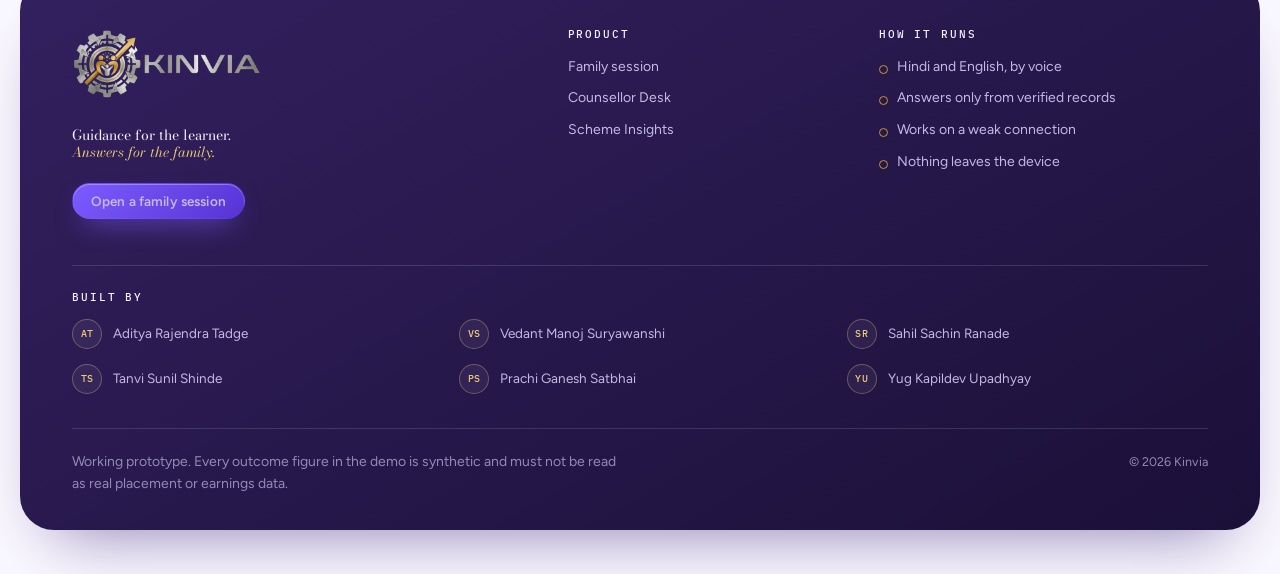
==== commit 5c3ac7b6: "fix: reconcile Desk triage with privacy release and restore consented escalation Merge dev into veda" ====
--- a/frontend/index.html
+++ b/frontend/index.html
@@ -12,7 +12,7 @@
 <link rel="preconnect" href="https://fonts.googleapis.com">
 <link rel="preconnect" href="https://fonts.gstatic.com" crossorigin>
 <link rel="stylesheet" href="https://fonts.googleapis.com/css2?family=Bodoni+Moda:ital,opsz,wght@0,6..96,400..600;1,6..96,400..500&family=Figtree:wght@400;500;600;700;800&family=Mukta:wght@400;500;600&family=Tiro+Devanagari+Hindi&family=IBM+Plex+Mono:wght@400;500&display=swap">
-<link rel="stylesheet" href="styles.css?v=20">
+<link rel="stylesheet" href="styles.css?v=21">
 </head>
 <body>
 
@@ -182,11 +182,11 @@
       <div class="section-head">
         <p class="label">Who it's for</p>
         <h2 id="who-h">Three people, one conversation.</h2>
-        <p>Every screen below runs in this prototype. The Desk shows synthetic examples; consented session summaries contribute to local Insights without conversation text.</p>
+        <p>Every screen below runs in this prototype. With consent, a session’s summary, never its conversation, shows up in the other two.</p>
       </div>
       <div class="surfaces">
         <a class="surface" href="try.html"><p class="label">Families</p><h3>Family session</h3><p>Hindi or English, voice or text. Ask about earnings, safety, status or further study and watch the evidence, pathway, schemes and Trust Card build up as you go.</p><span class="go">Start a session →</span></a>
-        <a class="surface" href="desk.html"><p class="label">Counsellors</p><h3>Counsellor Desk</h3><p>Explore synthetic summaries, concerns tagged by who raised them, and evidence already shown. Real family conversations stay out of this public demo.</p><span class="go">Open the desk →</span></a>
+        <a class="surface" href="desk.html"><p class="label">Counsellors</p><h3>Counsellor Desk</h3><p>Families who agree arrive with a summary, concerns tagged by who raised them, and the evidence already shown. Their words stay with them.</p><span class="go">Open the desk →</span></a>
         <a class="surface" href="insights.html"><p class="label">Administrators</p><h3>Scheme Insights</h3><p>Which concerns come up where, how family confidence shifts, and which trades draw interest — aggregates only, never transcripts.</p><span class="go">View insights →</span></a>
       </div>
     </div>
@@ -271,7 +271,7 @@
   </div>
 </footer>
 
-<script src="data.js?v=11"></script>
+<script src="data.js?v=12"></script>
 <script src="icons.js?v=10"></script>
 <script>
 // Hero phone: a looping example conversation (illustrative; figures are demo data)
--- a/frontend/styles.css
+++ b/frontend/styles.css
@@ -582,6 +582,27 @@
 .ticket[aria-pressed="true"] .tiny { color: rgba(255,255,255,.76) !important; }
 .ticket[aria-pressed="true"] .tag-mari { color: #fff; background: rgba(255,255,255,.18); }
 .ticket .t-top { display: flex; justify-content: space-between; gap: 10px; font-weight: 700; font-size: 14px; }
+.q-tools { display: grid; grid-template-columns: minmax(0, 1fr) auto; gap: 8px; margin-bottom: 10px; }
+.q-tools input, .q-tools select { font: 400 13.5px var(--body); padding: 9px 14px; border-radius: var(--r-sm);
+  border: 1px solid var(--glass-edge); background: var(--glass-strong); color: var(--ink); box-shadow: var(--neu-inset); min-width: 0; }
+.q-counts { font-size: 12px; color: var(--ink-3); margin-bottom: 12px; display: flex; gap: 8px; align-items: center; flex-wrap: wrap; }
+/* Triage states name their reason, so the colour is a shortcut rather than the message. */
+.prio { font: 600 11.5px var(--body); display: block; }
+.prio.p-now { color: var(--clay); }
+.prio.p-soon { color: var(--gold); }
+.prio.p-low { color: var(--ink-3); }
+.ticket[aria-pressed="true"] .prio { color: rgba(255,255,255,.92); }
+.prio-bar { margin-top: 14px; padding: 11px 14px; border-radius: var(--r-sm); font-size: 13px;
+  background: var(--glass-strong); border-left: 3px solid var(--ink-3); }
+.prio-bar.p-now { border-left-color: var(--clay); }
+.prio-bar.p-soon { border-left-color: var(--gold); }
+.d-actions { display: flex; gap: 8px; flex-wrap: wrap; }
+.brief { list-style: none; margin: 8px 0 0; padding: 0; display: grid; gap: 10px; }
+.brief li { font-size: 13.5px; color: var(--ink-2); padding-left: 14px; border-left: 2px solid var(--violet-soft); }
+.brief li span { display: block; font: 500 9.5px var(--mono); letter-spacing: .13em; text-transform: uppercase; color: var(--violet); margin-bottom: 3px; }
+.notes { width: 100%; font: 400 14px var(--body); padding: 12px 14px; border-radius: var(--r-sm); resize: vertical;
+  border: 1px solid var(--glass-edge); background: var(--glass-strong); color: var(--ink); box-shadow: var(--neu-inset); margin-top: 8px; }
+.notes-row { display: flex; gap: 12px; align-items: center; margin-top: 8px; flex-wrap: wrap; }
 
 /* insights */
 .kpis { display: grid; grid-template-columns: repeat(4, minmax(0, 1fr)); gap: 16px; margin-bottom: 24px; }
@@ -593,8 +614,24 @@
 .heat { display: grid; grid-template-columns: 152px repeat(7, minmax(52px, 1fr)); gap: 4px; font-size: 12.5px; min-width: 620px; }
 .heat .h { font-family: var(--mono); font-size: 9.5px; color: var(--violet); text-align: center; padding: 6px 0; letter-spacing: .08em; text-transform: uppercase; }
 .heat .d { font-weight: 700; padding: 9px 8px 9px 0; font-size: 13.5px; }
-.heat .c { display: grid; place-items: center; padding: 10px 0; font-variant-numeric: tabular-nums; font-weight: 600; font-size: 12.5px; font-family: var(--mono); border-radius: 8px; }
+.heat .c { display: grid; place-items: center; padding: 10px 0; font-variant-numeric: tabular-nums; font-weight: 600; font-size: 12.5px; font-family: var(--mono); border-radius: 8px; transition: opacity .18s var(--ease); }
+.heat .c.dim { opacity: .22; }
+.heat button.h { border: 0; cursor: pointer; background: transparent; border-radius: 6px; transition: all .16s var(--ease); }
+.heat button.h:hover { background: var(--violet-soft); color: var(--violet-deep); }
+.heat button.h[aria-pressed="true"] { background: var(--violet); color: #fff; }
 .heat-scroll { overflow-x: auto; }
+.heat-legend { display: flex; align-items: center; gap: 6px; margin-top: 14px; flex-wrap: wrap; }
+.heat-legend .sw { width: 26px; height: 11px; border-radius: 3px; border: 1px solid var(--rule); }
+.heat-legend .chip { margin-left: 6px; font-size: 12px; padding: 5px 12px; }
+/* Visually hidden, but read out with the cell value by a screen reader. */
+.vh { position: absolute; width: 1px; height: 1px; overflow: hidden; clip-path: inset(50%); white-space: nowrap; }
+.head-tools { display: flex; gap: 10px; align-items: end; flex-wrap: wrap; }
+.priority-list { display: grid; gap: 2px; }
+.pri-row { display: grid; grid-template-columns: 34px minmax(0, 1fr) auto; gap: 14px; align-items: center;
+  padding: 13px 0; border-top: 1px solid var(--rule); }
+.pri-row:first-child { border-top: 0; }
+.pri-row p { margin: 3px 0 0; }
+.pri-rank { font-family: var(--display); font-size: 1.5rem; color: var(--violet); text-align: center; line-height: 1; }
 .hbars { display: grid; }
 .hbar { display: grid; grid-template-columns: 112px minmax(0, 1fr) 46px; gap: 14px; align-items: center; font-size: 13.5px; padding: 10px 0; border-top: 1px solid var(--rule); }
 .hbar:first-child { border-top: 0; }
@@ -639,6 +676,9 @@
   .panel, .tile, .surface, .dialog { padding: 20px; }
   .badge { display: none; }
   .hero h1 { font-size: 2.5rem; }
+  .q-tools { grid-template-columns: minmax(0, 1fr); }
+  .pri-row { grid-template-columns: 28px minmax(0, 1fr); row-gap: 8px; }
+  .pri-row .tag { grid-column: 2; justify-self: start; }
 }
 @media print {
   .topbar, .prototype-note, .footer, .no-print { display: none !important; }
